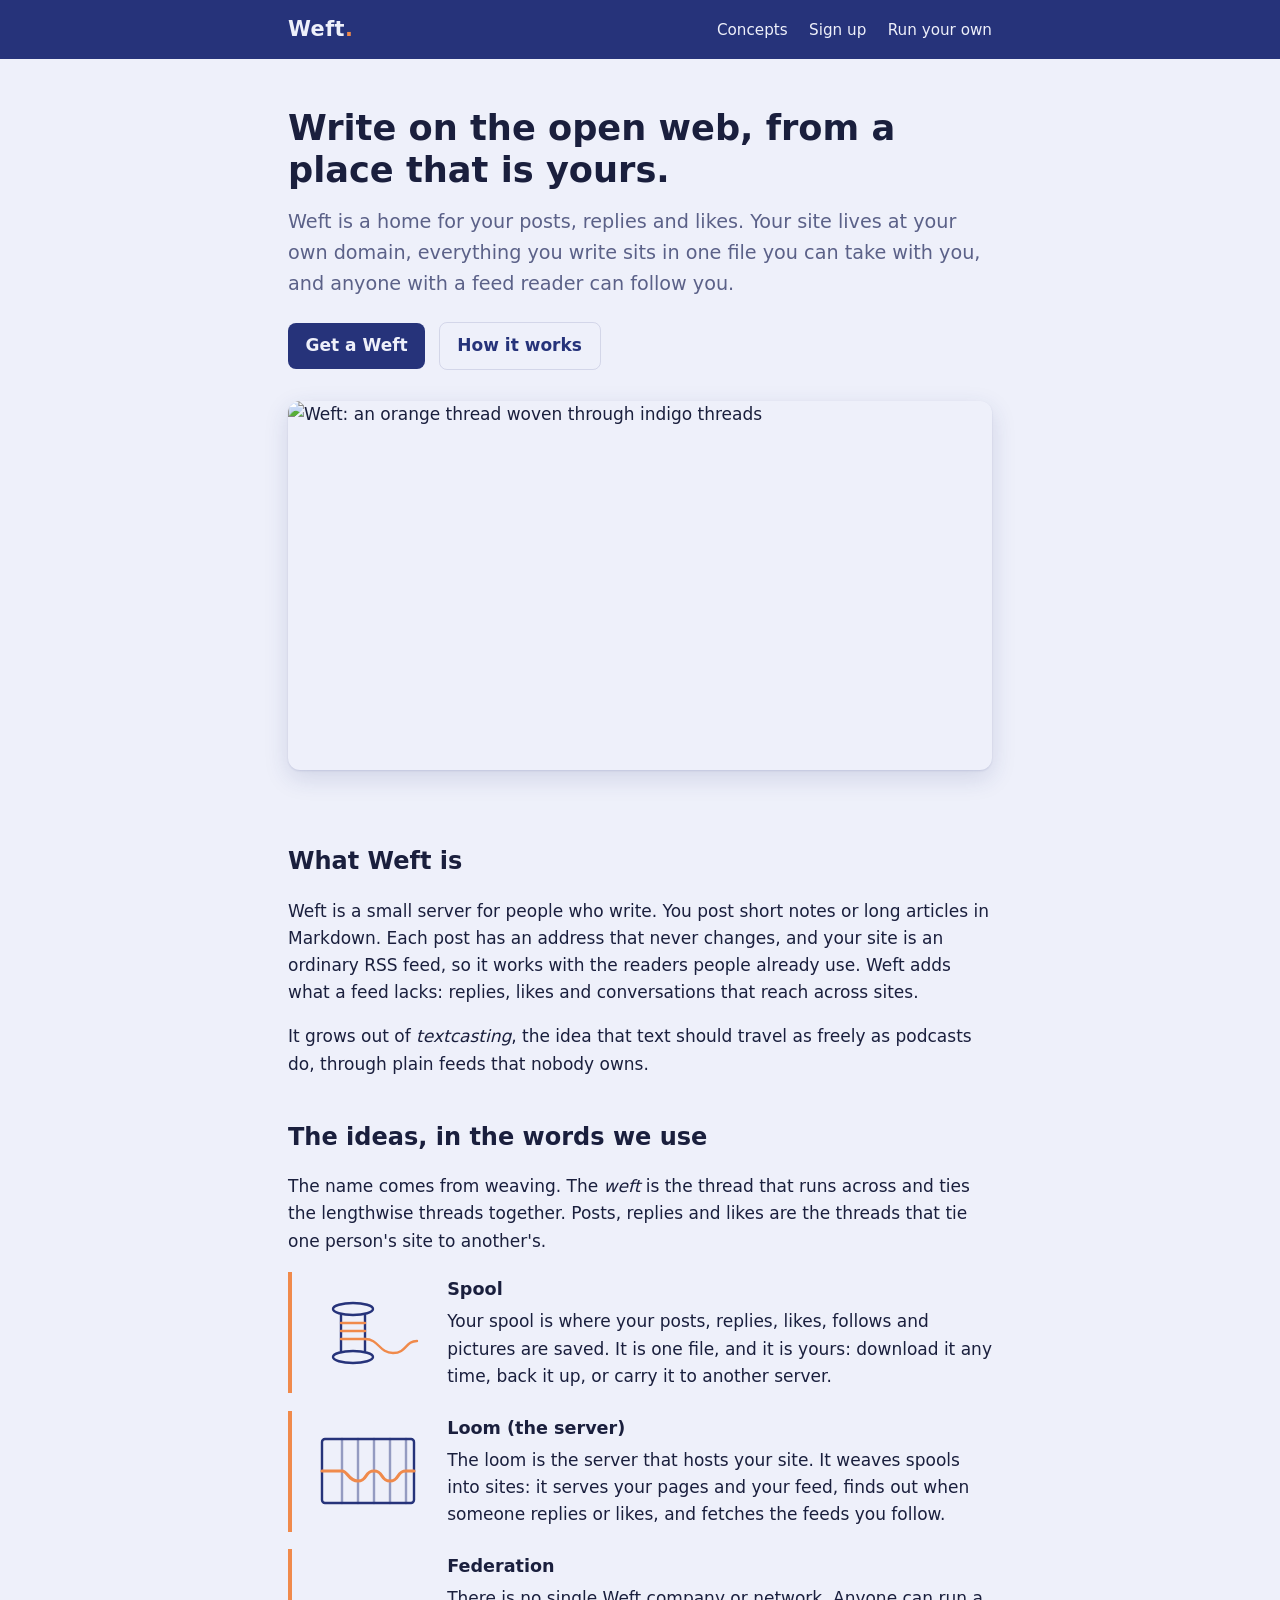
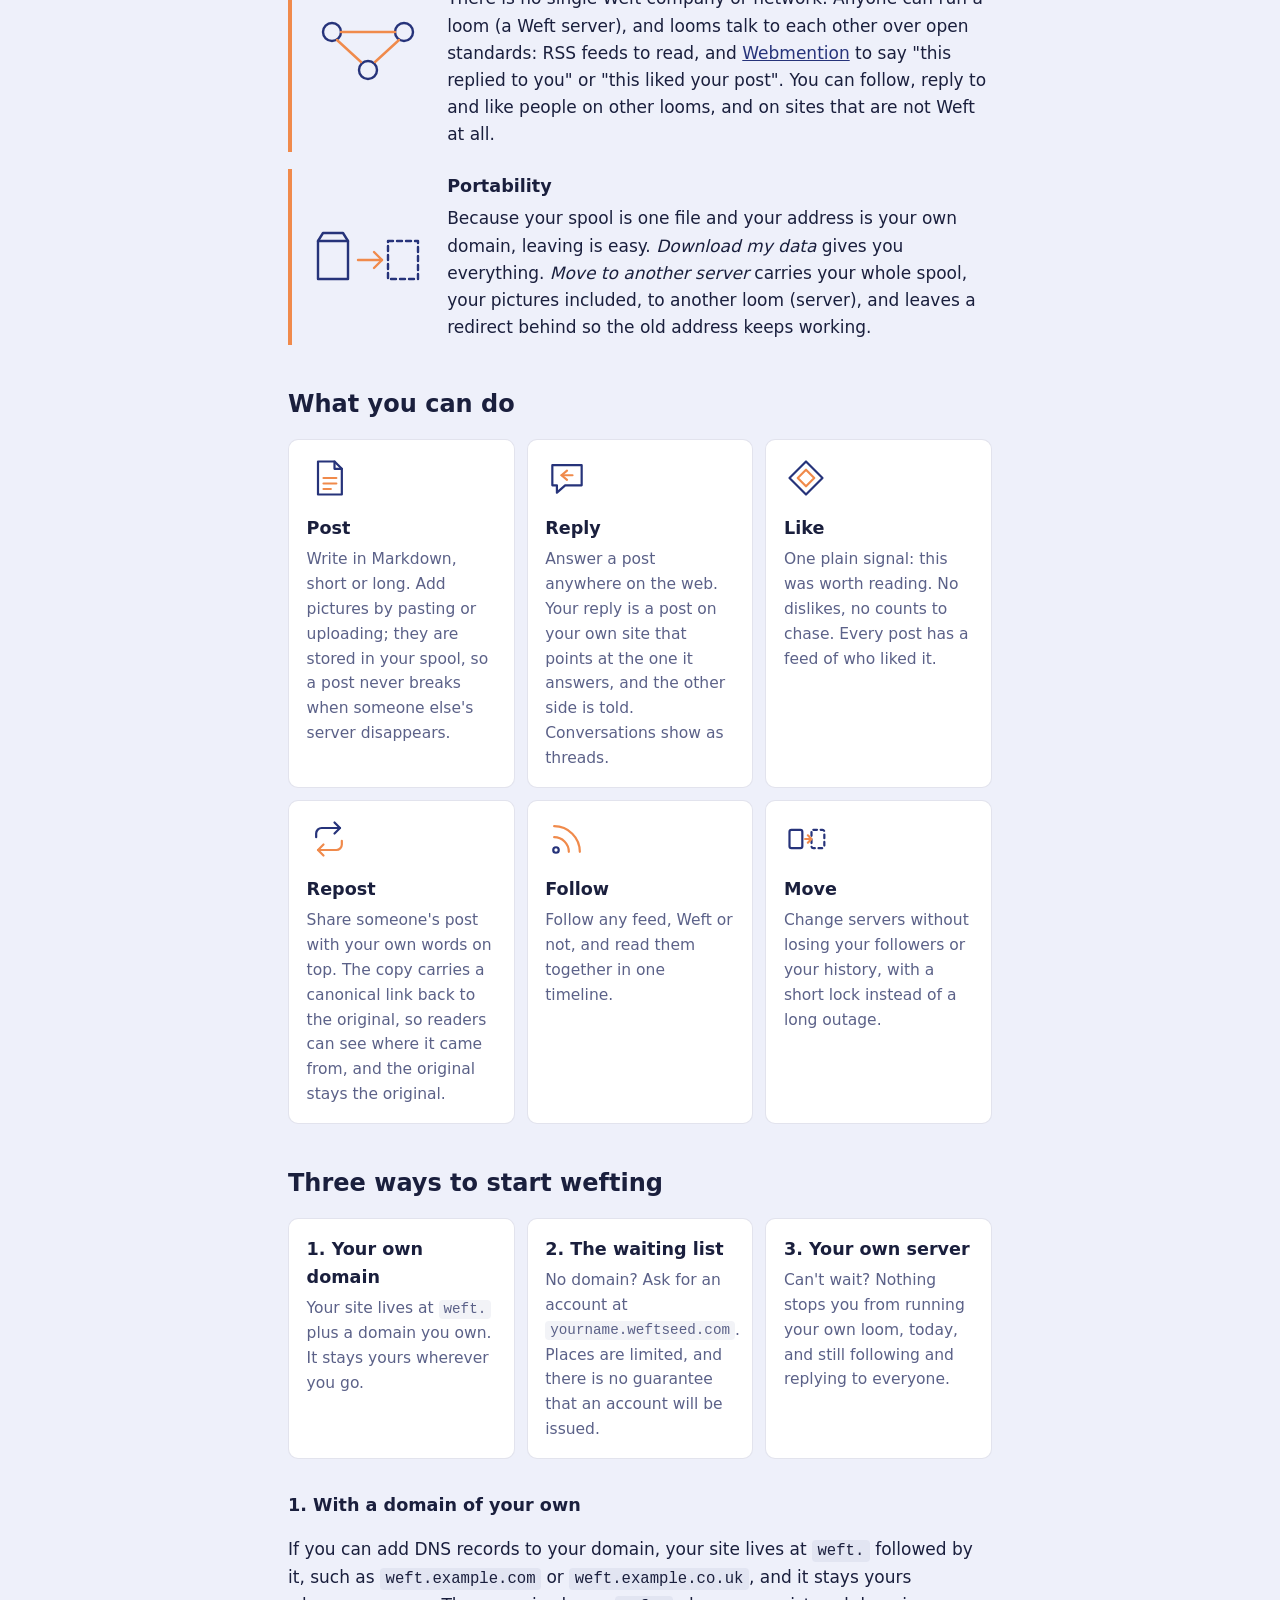
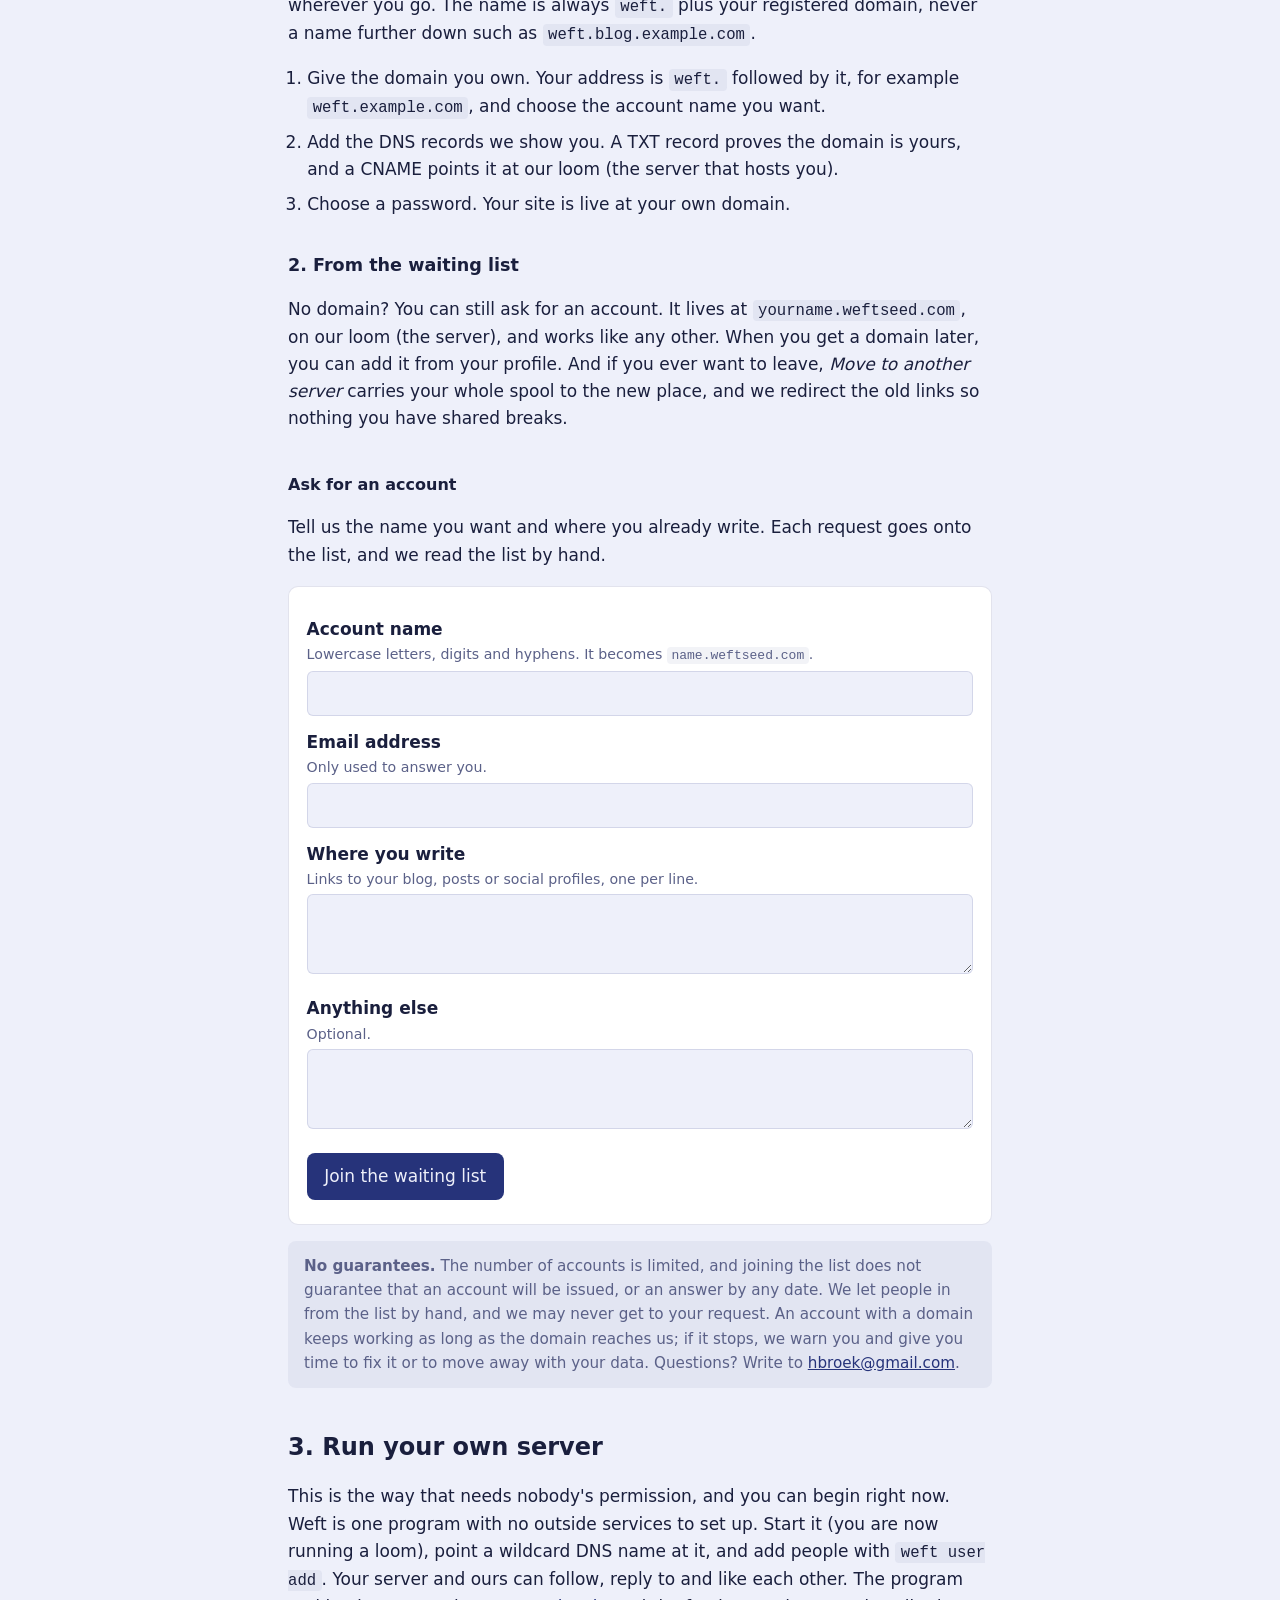
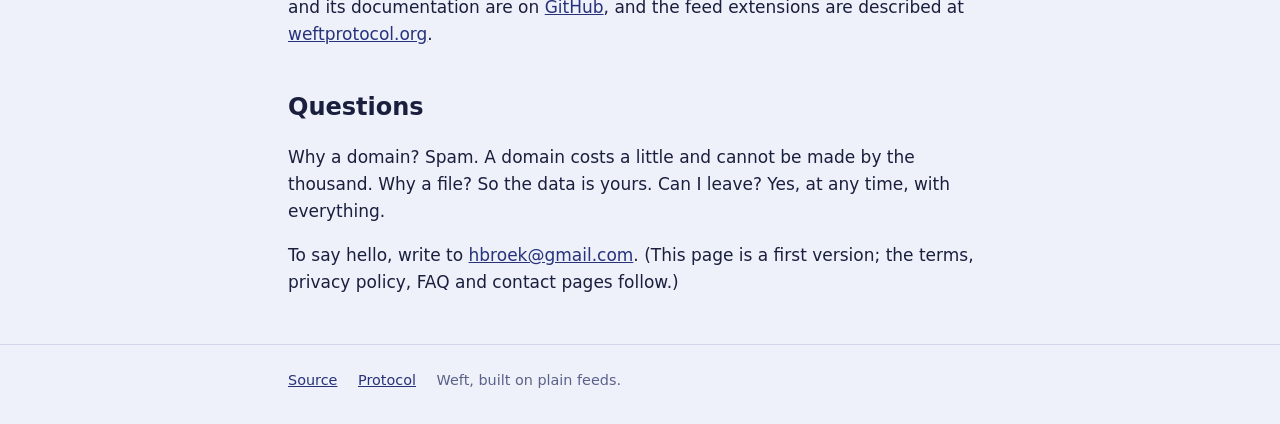
==== site/index.html @ a62f64f4 "Waiting list: reviewed flag, table listing; landing page shows three ways to start - waitlist.review" ====
<!doctype html>
<html lang="en">
<head>
<meta charset="utf-8">
<meta name="viewport" content="width=device-width, initial-scale=1">
<title>Weft: write on the open web, from a place that is yours</title>
<meta name="description" content="Weft is a place to write on the open web. Your posts, replies and likes live in one file you own, and your site is your own domain.">
<link rel="canonical" href="https://www.weftseed.com/">
<link rel="icon" type="image/svg+xml" href="/favicon.svg">
<meta name="robots" content="index, follow, max-image-preview:large">
<meta name="theme-color" content="#26337a">
<meta property="og:type" content="website">
<meta property="og:site_name" content="Weft">
<meta property="og:title" content="Weft: write on the open web, from a place that is yours">
<meta property="og:description" content="Your posts, replies and likes live in one file you own. Your site is your own domain, and anyone with a feed reader can follow you.">
<meta property="og:url" content="https://www.weftseed.com/">
<meta property="og:image" content="https://www.weftseed.com/og.png">
<meta property="og:image:width" content="1200">
<meta property="og:image:height" content="630">
<meta property="og:image:alt" content="Weft: an orange thread woven through indigo threads">
<meta name="twitter:card" content="summary_large_image">
<meta name="twitter:title" content="Weft: write on the open web, from a place that is yours">
<meta name="twitter:description" content="Your posts, replies and likes live in one file you own. Your site is your own domain.">
<meta name="twitter:image" content="https://www.weftseed.com/og.png">
<script type="application/ld+json">
{"@context":"https://schema.org","@graph":[
{"@type":"WebSite","@id":"https://www.weftseed.com/#site","url":"https://www.weftseed.com/","name":"Weft","description":"Weft is a place to write on the open web. Your posts, replies and likes live in one file you own, and your site is your own domain."},
{"@type":"SoftwareApplication","name":"Weft","applicationCategory":"CommunicationApplication","operatingSystem":"Linux, macOS, Windows","description":"A single-program server for writing, replying, liking and reposting over plain RSS feeds and Webmention, with portable accounts.","url":"https://www.weftseed.com/","codeRepository":"https://github.com/hbroek/weft"}
]}
</script>
<style>
:root {
  --bg: #eef0fa; --card: #fff; --text: #1a1f3d; --muted: #5b6188; --border: #26337a22;
  --link: #26337a; --accent: #f08a4b; --btn-bg: #26337a; --btn-text: #eef0fa; --soft: #26337a0f;
  --header: #26337a; --header-text: #eef0fa;
  color-scheme: light;
}
@media (prefers-color-scheme: dark) {
  :root {
    --bg: #11142b; --card: #1b2150; --text: #eef0fa; --muted: #a4abd8; --border: #eef0fa1f;
    --link: #f08a4b; --btn-bg: #f08a4b; --btn-text: #11142b; --soft: #eef0fa14;
    color-scheme: dark;
  }
}
* { box-sizing: border-box; }
body { margin: 0; background: var(--bg); color: var(--text); font: 17px/1.6 system-ui, sans-serif; }
a { color: var(--link); }
.wrap { max-width: 46rem; margin: 0 auto; padding: 0 16px; }
header { background: var(--header); color: var(--header-text); }
header .wrap { display: flex; align-items: center; justify-content: space-between; padding-top: .8rem; padding-bottom: .8rem; gap: 1rem; flex-wrap: wrap; }
header a { color: var(--header-text); text-decoration: none; }
.brand { font-weight: 700; font-size: 1.3rem; letter-spacing: .02em; }
.brand b { color: var(--accent); }
nav a { margin-left: 1rem; font-size: .95rem; }
.hero { padding: 3rem 0 2rem; }
h1 { font-size: 2.2rem; line-height: 1.2; margin: 0 0 1rem; }
h2 { font-size: 1.5rem; margin: 2.5rem 0 .6rem; }
h3 { font-size: 1.1rem; margin: 0 0 .3rem; }
h4 { font-size: 1rem; margin: 1.4rem 0 .2rem; }
#signup > h3 { margin-top: 2rem; }
.lead { font-size: 1.2rem; color: var(--muted); margin: 0 0 1.4rem; }
.btn { display: inline-block; background: var(--btn-bg); color: var(--btn-text); padding: .6rem 1.1rem; border-radius: 8px; text-decoration: none; font-weight: 600; margin: 0 .5rem .5rem 0; }
.btn.alt { background: transparent; color: var(--link); border: 1px solid var(--border); }
.grid { display: grid; grid-template-columns: repeat(auto-fit, minmax(14rem, 1fr)); gap: 12px; margin: 1rem 0; }
.card { background: var(--card); border: 1px solid var(--border); border-radius: 10px; padding: 1rem 1.1rem; }
.card p { margin: 0; color: var(--muted); font-size: .97rem; }
.term { border-left: 4px solid var(--accent); padding: .2rem 0 .2rem 1rem; margin: 1.1rem 0; }
.term p { margin: 0; }
ol.steps { padding-left: 1.2rem; }
ol.steps li { margin: .5rem 0; }
.icon { width: 44px; height: 44px; color: var(--link); margin-bottom: .4rem; }
.icon .t, .pic .t { stroke: var(--accent); }
.term { display: flex; gap: 1.2rem; align-items: center; }
.pic { flex: 0 0 120px; width: 120px; height: 80px; color: var(--link); }
@media (max-width: 480px) { .term { flex-direction: column; align-items: flex-start; } }
.herocard { display: block; width: 100%; height: auto; border-radius: 12px; margin-top: 1.4rem; box-shadow: 0 1px 2px #26337a1f, 0 8px 24px #26337a26; }
.counter { display: flex; flex-wrap: wrap; gap: .5rem 1.5rem; margin: 1rem 0; font-size: .95rem; color: var(--muted); }
.counter b { color: var(--text); font-size: 1.4rem; }
.counter span[hidden] { display: none; }
form.wait { background: var(--card); border: 1px solid var(--border); border-radius: 10px; padding: 1rem 1.1rem; margin: 1rem 0; }
form.wait label { display: block; font-weight: 600; margin-top: .8rem; }
form.wait small { display: block; font-weight: 400; color: var(--muted); }
form.wait input[type=text], form.wait input[type=email], form.wait textarea { width: 100%; font: inherit; padding: .5rem .6rem; margin-top: .25rem; border: 1px solid var(--border); border-radius: 6px; background: var(--bg); color: var(--text); }
form.wait textarea { min-height: 5rem; }
form.wait button { margin-top: 1rem; border: 0; cursor: pointer; font: inherit; }
.hp { position: absolute; left: -9999px; width: 1px; height: 1px; overflow: hidden; }
code { background: var(--soft); padding: .1em .35em; border-radius: 4px; font-size: .92em; }
.note { background: var(--soft); border-radius: 8px; padding: .8rem 1rem; font-size: .95rem; color: var(--muted); }
footer { margin-top: 3rem; padding: 1.5rem 0 2.5rem; border-top: 1px solid var(--border); color: var(--muted); font-size: .9rem; }
footer a { margin-right: 1rem; }
</style>
</head>
<body>
<header>
  <div class="wrap">
    <a class="brand" href="/">Weft<b>.</b></a>
    <nav>
      <a href="#concepts">Concepts</a>
      <a href="#signup">Sign up</a>
      <a href="#run">Run your own</a>
    </nav>
  </div>
</header>

<main class="wrap">
  <section class="hero">
    <h1>Write on the open web, from a place that is yours.</h1>
    <p class="lead">Weft is a home for your posts, replies and likes. Your site lives at your own domain, everything you write sits in one file you can take with you, and anyone with a feed reader can follow you.</p>
    <a class="btn" href="#signup">Get a Weft</a>
    <a class="btn alt" href="#concepts">How it works</a>
    <img class="herocard" src="/og.svg" width="1200" height="630" alt="Weft: an orange thread woven through indigo threads">
  </section>

  <section id="what">
    <h2>What Weft is</h2>
    <p>Weft is a small server for people who write. You post short notes or long articles in Markdown. Each post has an address that never changes, and your site is an ordinary RSS feed, so it works with the readers people already use. Weft adds what a feed lacks: replies, likes and conversations that reach across sites.</p>
    <p>It grows out of <em>textcasting</em>, the idea that text should travel as freely as podcasts do, through plain feeds that nobody owns.</p>
  </section>

  <section id="concepts">
    <h2>The ideas, in the words we use</h2>
    <p>The name comes from weaving. The <em>weft</em> is the thread that runs across and ties the lengthwise threads together. Posts, replies and likes are the threads that tie one person's site to another's.</p>

    <div class="term">
      <svg class="pic" viewBox="0 0 120 80" fill="none" stroke="currentColor" stroke-width="2.4" stroke-linecap="round" stroke-linejoin="round" aria-hidden="true"><ellipse cx="45" cy="16" rx="20" ry="6"/><ellipse cx="45" cy="64" rx="20" ry="6"/><path d="M33 22v36M57 22v36"/><path d="M33 30h24M33 38h24M33 46h24" class="t"/><path d="M57 46c14 0 14 14 28 14s12-12 24-12" class="t"/></svg>
      <div><h3>Spool</h3>
      <p>Your spool is where your posts, replies, likes, follows and pictures are saved. It is one file, and it is yours: download it any time, back it up, or carry it to another server.</p>
    </div>
    </div>
    <div class="term">
      <svg class="pic" viewBox="0 0 120 80" fill="none" stroke="currentColor" stroke-width="2.4" stroke-linecap="round" stroke-linejoin="round" aria-hidden="true"><rect x="14" y="8" width="92" height="64" rx="3"/><path d="M34 8v64M50 8v64M66 8v64M82 8v64M98 8v64" stroke-opacity=".45"/><path d="M14 40h20c6 0 6 10 16 10s6-10 16-10 6 10 16 10 6-10 16-10h8" class="t" stroke-width="3.2"/></svg>
      <div><h3>Loom (the server)</h3>
      <p>The loom is the server that hosts your site. It weaves spools into sites: it serves your pages and your feed, finds out when someone replies or likes, and fetches the feeds you follow.</p>
    </div>
    </div>
    <div class="term">
      <svg class="pic" viewBox="0 0 120 80" fill="none" stroke="currentColor" stroke-width="2.4" stroke-linecap="round" stroke-linejoin="round" aria-hidden="true"><circle cx="24" cy="22" r="9"/><circle cx="96" cy="22" r="9"/><circle cx="60" cy="60" r="9"/><path d="M33 22h54M29 30l24 22M91 30L67 52" class="t"/></svg>
      <div><h3>Federation</h3>
      <p>There is no single Weft company or network. Anyone can run a loom (a Weft server), and looms talk to each other over open standards: RSS feeds to read, and <a href="https://www.w3.org/TR/webmention/">Webmention</a> to say "this replied to you" or "this liked your post". You can follow, reply to and like people on other looms, and on sites that are not Weft at all.</p>
    </div>
    </div>
    <div class="term">
      <svg class="pic" viewBox="0 0 120 80" fill="none" stroke="currentColor" stroke-width="2.4" stroke-linecap="round" stroke-linejoin="round" aria-hidden="true"><path d="M10 24h30v38H10z"/><path d="M10 24l5-8h20l5 8"/><path d="M50 43h24" class="t"/><path d="M66 35l8 8-8 8" class="t"/><path d="M80 24h30v38H80z" stroke-dasharray="5 4"/></svg>
      <div><h3>Portability</h3>
      <p>Because your spool is one file and your address is your own domain, leaving is easy. <em>Download my data</em> gives you everything. <em>Move to another server</em> carries your whole spool, your pictures included, to another loom (server), and leaves a redirect behind so the old address keeps working.</p>
    </div>
    </div>

    <h2>What you can do</h2>
    <div class="grid">
      <div class="card"><svg class="icon" viewBox="0 0 48 48" fill="none" stroke="currentColor" stroke-width="2.4" stroke-linecap="round" stroke-linejoin="round" aria-hidden="true"><path d="M12 6h18l8 8v28H12z"/><path d="M30 6v8h8"/><path d="M18 24h14M18 30h14M18 36h8" class="t"/></svg><h3>Post</h3><p>Write in Markdown, short or long. Add pictures by pasting or uploading; they are stored in your spool, so a post never breaks when someone else's server disappears.</p></div>
      <div class="card"><svg class="icon" viewBox="0 0 48 48" fill="none" stroke="currentColor" stroke-width="2.4" stroke-linecap="round" stroke-linejoin="round" aria-hidden="true"><path d="M8 10h32v22H22l-9 8v-8H8z"/><path d="M18 21h12" class="t"/><path d="M24 16l-6 5 6 5" class="t"/></svg><h3>Reply</h3><p>Answer a post anywhere on the web. Your reply is a post on your own site that points at the one it answers, and the other side is told. Conversations show as threads.</p></div>
      <div class="card"><svg class="icon" viewBox="0 0 48 48" fill="none" stroke="currentColor" stroke-width="2.4" stroke-linecap="round" stroke-linejoin="round" aria-hidden="true"><path d="M24 6 42 24 24 42 6 24z"/><path d="M24 15 33 24 24 33 15 24z" class="t"/></svg><h3>Like</h3><p>One plain signal: this was worth reading. No dislikes, no counts to chase. Every post has a feed of who liked it.</p></div>
      <div class="card"><svg class="icon" viewBox="0 0 48 48" fill="none" stroke="currentColor" stroke-width="2.4" stroke-linecap="round" stroke-linejoin="round" aria-hidden="true"><path d="M10 22v-4a6 6 0 0 1 6-6h20"/><path d="M30 6l6 6-6 6"/><path d="M38 26v4a6 6 0 0 1-6 6H12" class="t"/><path d="M18 42l-6-6 6-6" class="t"/></svg><h3>Repost</h3><p>Share someone's post with your own words on top. The copy carries a canonical link back to the original, so readers can see where it came from, and the original stays the original.</p></div>
      <div class="card"><svg class="icon" viewBox="0 0 48 48" fill="none" stroke="currentColor" stroke-width="2.4" stroke-linecap="round" stroke-linejoin="round" aria-hidden="true"><circle cx="12" cy="36" r="3"/><path d="M10 22a16 16 0 0 1 16 16M10 10a28 28 0 0 1 28 28" class="t"/></svg><h3>Follow</h3><p>Follow any feed, Weft or not, and read them together in one timeline.</p></div>
      <div class="card"><svg class="icon" viewBox="0 0 48 48" fill="none" stroke="currentColor" stroke-width="2.4" stroke-linecap="round" stroke-linejoin="round" aria-hidden="true"><rect x="6" y="14" width="14" height="20" rx="2"/><rect x="30" y="14" width="14" height="20" rx="2" stroke-dasharray="4 4"/><path d="M23 24h5" class="t"/><path d="M26 20l4 4-4 4" class="t"/></svg><h3>Move</h3><p>Change servers without losing your followers or your history, with a short lock instead of a long outage.</p></div>
    </div>
  </section>

  <section id="signup">
    <h2>Three ways to start wefting</h2>
    <div class="grid">
      <div class="card"><h3>1. Your own domain</h3><p>Your site lives at <code>weft.</code> plus a domain you own. It stays yours wherever you go.</p></div>
      <div class="card"><h3>2. The waiting list</h3><p>No domain? Ask for an account at <code>yourname.weftseed.com</code>. Places are limited, and there is no guarantee that an account will be issued.</p></div>
      <div class="card"><h3>3. Your own server</h3><p>Can't wait? Nothing stops you from running your own loom, today, and still following and replying to everyone.</p></div>
    </div>

    <h3>1. With a domain of your own</h3>
    <p>If you can add DNS records to your domain, your site lives at <code>weft.</code> followed by it, such as <code>weft.example.com</code> or <code>weft.example.co.uk</code>, and it stays yours wherever you go. The name is always <code>weft.</code> plus your registered domain, never a name further down such as <code>weft.blog.example.com</code>.</p>
    <ol class="steps">
      <li>Give the domain you own. Your address is <code>weft.</code> followed by it, for example <code>weft.example.com</code>, and choose the account name you want.</li>
      <li>Add the DNS records we show you. A TXT record proves the domain is yours, and a CNAME points it at our loom (the server that hosts you).</li>
      <li>Choose a password. Your site is live at your own domain.</li>
    </ol>
    <h3>2. From the waiting list</h3>
    <p>No domain? You can still ask for an account. It lives at <code>yourname.weftseed.com</code>, on our loom (the server), and works like any other. When you get a domain later, you can add it from your profile. And if you ever want to leave, <em>Move to another server</em> carries your whole spool to the new place, and we redirect the old links so nothing you have shared breaks.</p>
    <div class="counter" id="counter" aria-live="polite">
      <span id="c-places" hidden><b id="c-left">0</b> places left of <span id="c-cap">0</span></span>
      <span id="c-accounts" hidden><b id="c-n">0</b> accounts</span>
      <span id="c-waiting" hidden><b id="c-w">0</b> waiting</span>
    </div>

    <h4 id="waitlist">Ask for an account</h4>
    <p>Tell us the name you want and where you already write. Each request goes onto the list, and we read the list by hand.</p>
    <form class="wait" action="/waitlist" method="post">
      <label for="f-name">Account name <small>Lowercase letters, digits and hyphens. It becomes <code>name.weftseed.com</code>.</small></label>
      <input id="f-name" name="name" type="text" required maxlength="31" pattern="[a-z0-9][a-z0-9\-]*" autocomplete="username" autocapitalize="none" spellcheck="false">
      <label for="f-contact">Email address <small>Only used to answer you.</small></label>
      <input id="f-contact" name="contact" type="email" required maxlength="254" autocomplete="email">
      <label for="f-links">Where you write <small>Links to your blog, posts or social profiles, one per line.</small></label>
      <textarea id="f-links" name="links" required maxlength="2000"></textarea>
      <label for="f-note">Anything else <small>Optional.</small></label>
      <textarea id="f-note" name="note" maxlength="1000"></textarea>
      <div class="hp" aria-hidden="true"><label>Leave this empty <input type="text" name="website" tabindex="-1" autocomplete="off"></label></div>
      <button class="btn" type="submit">Join the waiting list</button>
    </form>
    <p class="note"><strong>No guarantees.</strong> The number of accounts is limited, and joining the list does not guarantee that an account will be issued, or an answer by any date. We let people in from the list by hand, and we may never get to your request. An account with a domain keeps working as long as the domain reaches us; if it stops, we warn you and give you time to fix it or to move away with your data. Questions? Write to <span class="mail" data-u="hbroek" data-d="gmail.com">the operator (turn on JavaScript to see the address)</span>.</p>
  </section>

  <section id="run">
    <h2>3. Run your own server</h2>
    <p>This is the way that needs nobody's permission, and you can begin right now. Weft is one program with no outside services to set up. Start it (you are now running a loom), point a wildcard DNS name at it, and add people with <code>weft user add</code>. Your server and ours can follow, reply to and like each other. The program and its documentation are on <a href="https://github.com/hbroek/weft">GitHub</a>, and the feed extensions are described at <a href="https://weftprotocol.org">weftprotocol.org</a>.</p>
  </section>

  <section id="contact">
    <h2>Questions</h2>
    <p>Why a domain? Spam. A domain costs a little and cannot be made by the thousand. Why a file? So the data is yours. Can I leave? Yes, at any time, with everything.</p>
    <p>To say hello, write to <span class="mail" data-u="hbroek" data-d="gmail.com">the operator (turn on JavaScript to see the address)</span>. (This page is a first version; the terms, privacy policy, FAQ and contact pages follow.)</p>
  </section>
</main>

<footer>
  <div class="wrap">
    <a href="https://github.com/hbroek/weft">Source</a>
    <a href="https://weftprotocol.org">Protocol</a>
    <span>Weft, built on plain feeds.</span>
  </div>
</footer>
<script>
// The operator's address is put together here, so it is not written out in the page for programs that collect them.
document.querySelectorAll('.mail').forEach(function (e) {
  var a = e.dataset.u + '@' + e.dataset.d;
  var l = document.createElement('a');
  l.href = 'mailto:' + a; l.textContent = a;
  e.replaceChildren(l);
});
// The counter: places and people waiting, from the server. Without it the page just shows no numbers.
fetch('/status.json').then(function (r) { return r.ok ? r.json() : null; }).then(function (s) {
  if (!s) return;
  var show = function (id, on) { document.getElementById(id).hidden = !on; };
  if (s.cap) {
    document.getElementById('c-left').textContent = Math.max(0, s.cap - s.accounts);
    document.getElementById('c-cap').textContent = s.cap;
    show('c-places', true);
  } else {
    document.getElementById('c-n').textContent = s.accounts;
    show('c-accounts', true);
  }
  document.getElementById('c-w').textContent = s.waiting;
  show('c-waiting', true);
}).catch(function () {});
</script>
</body>
</html>
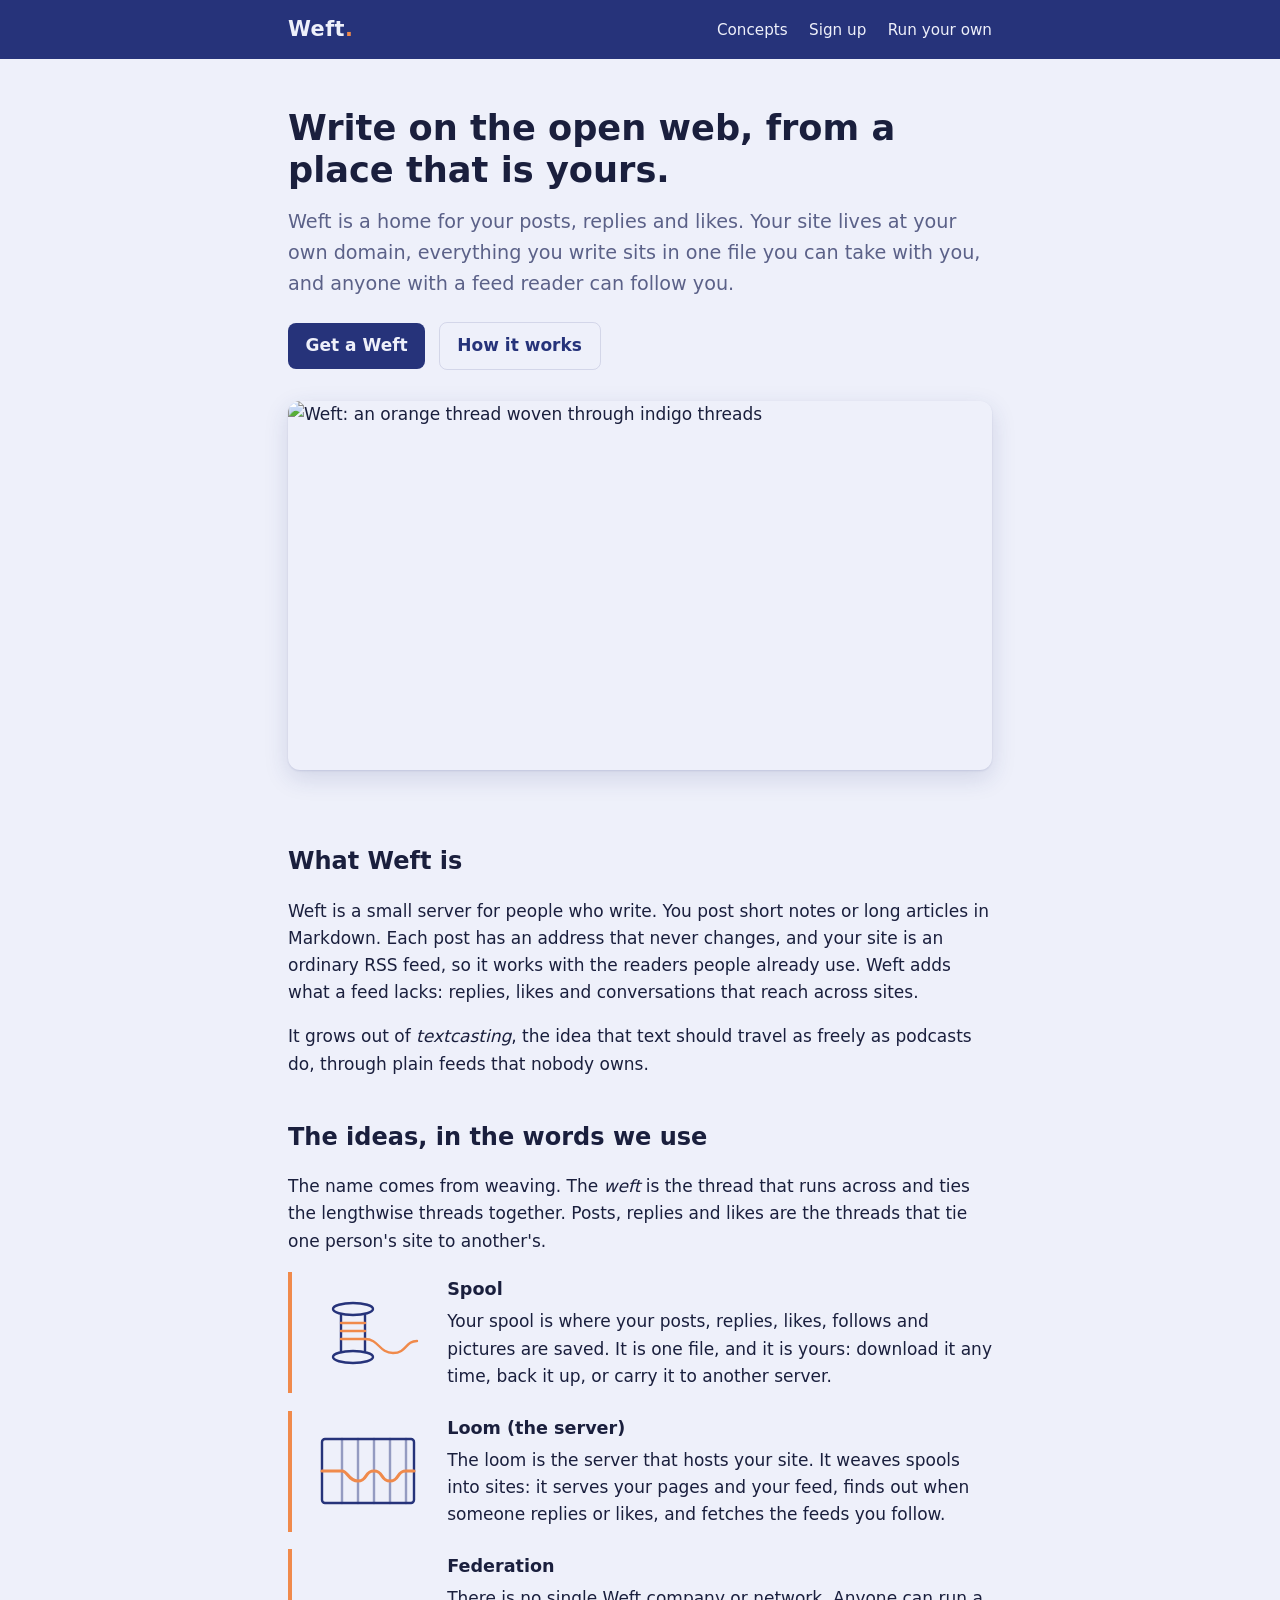
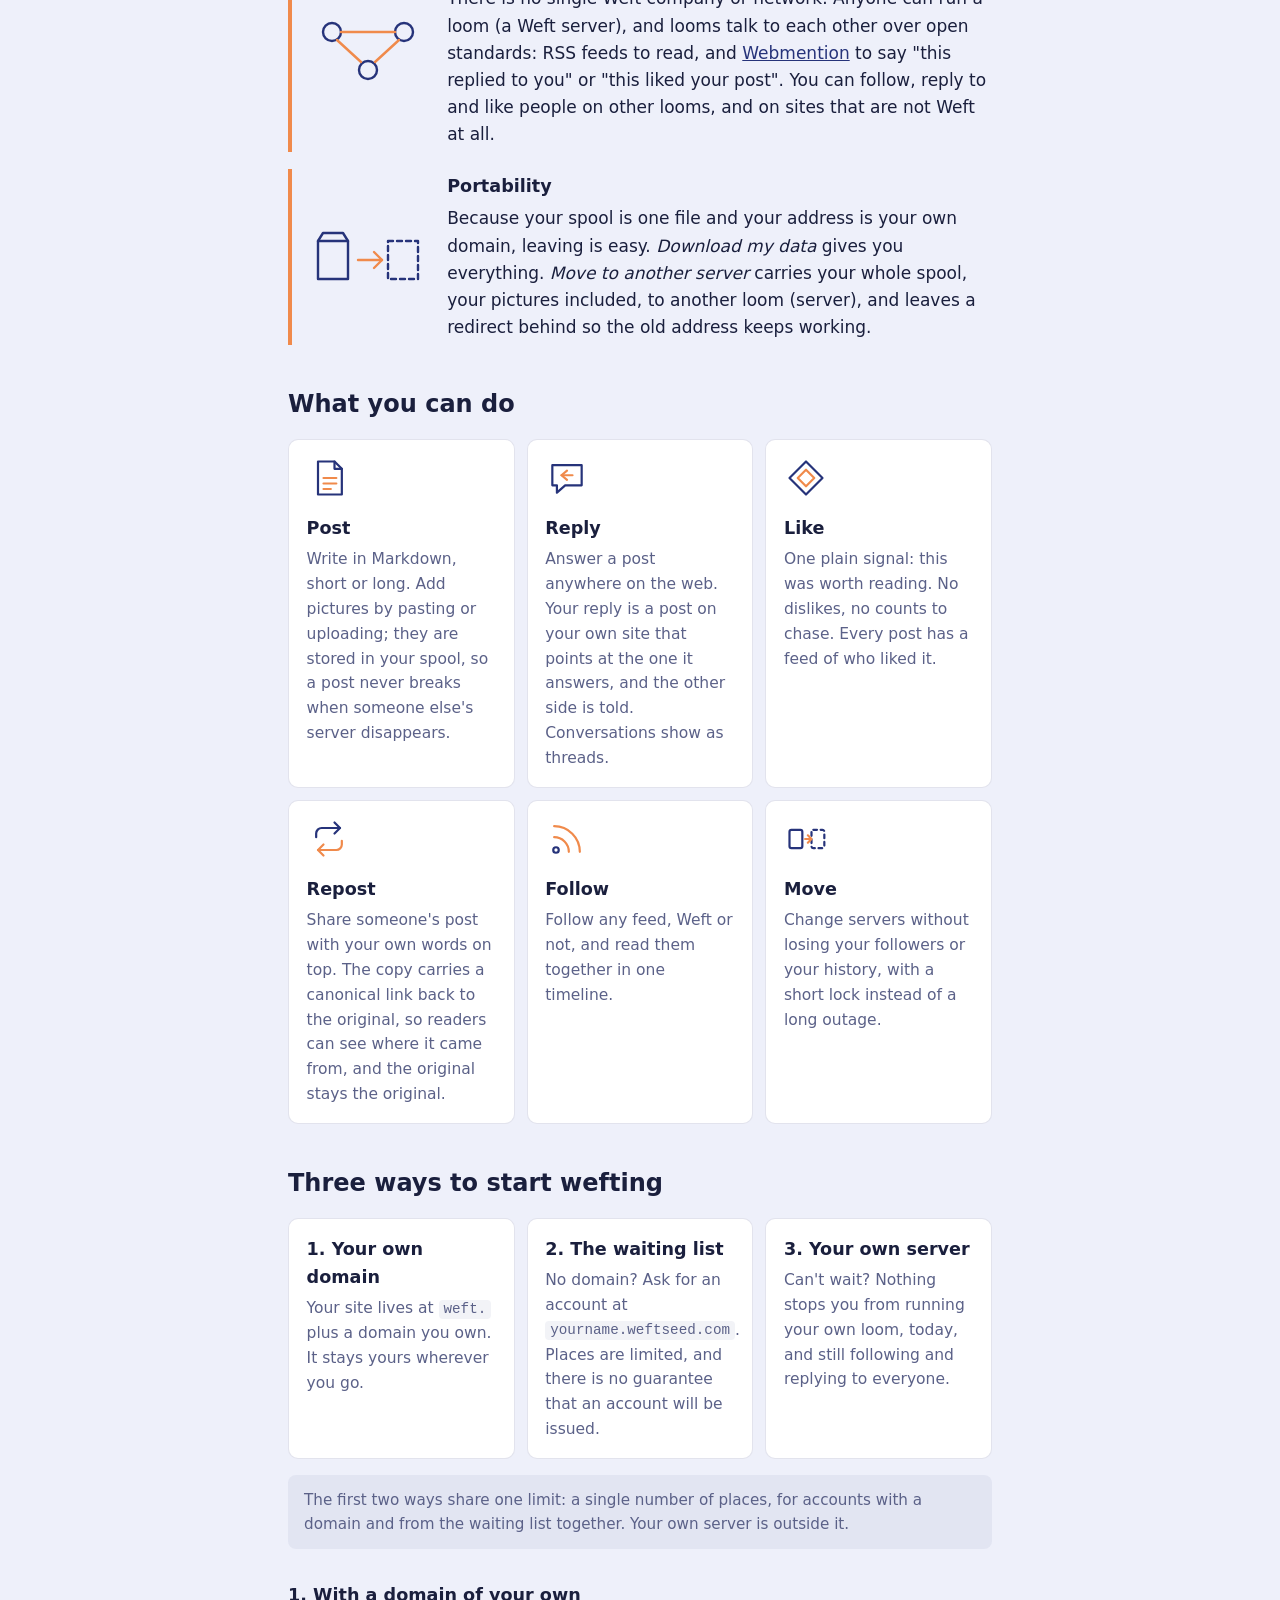
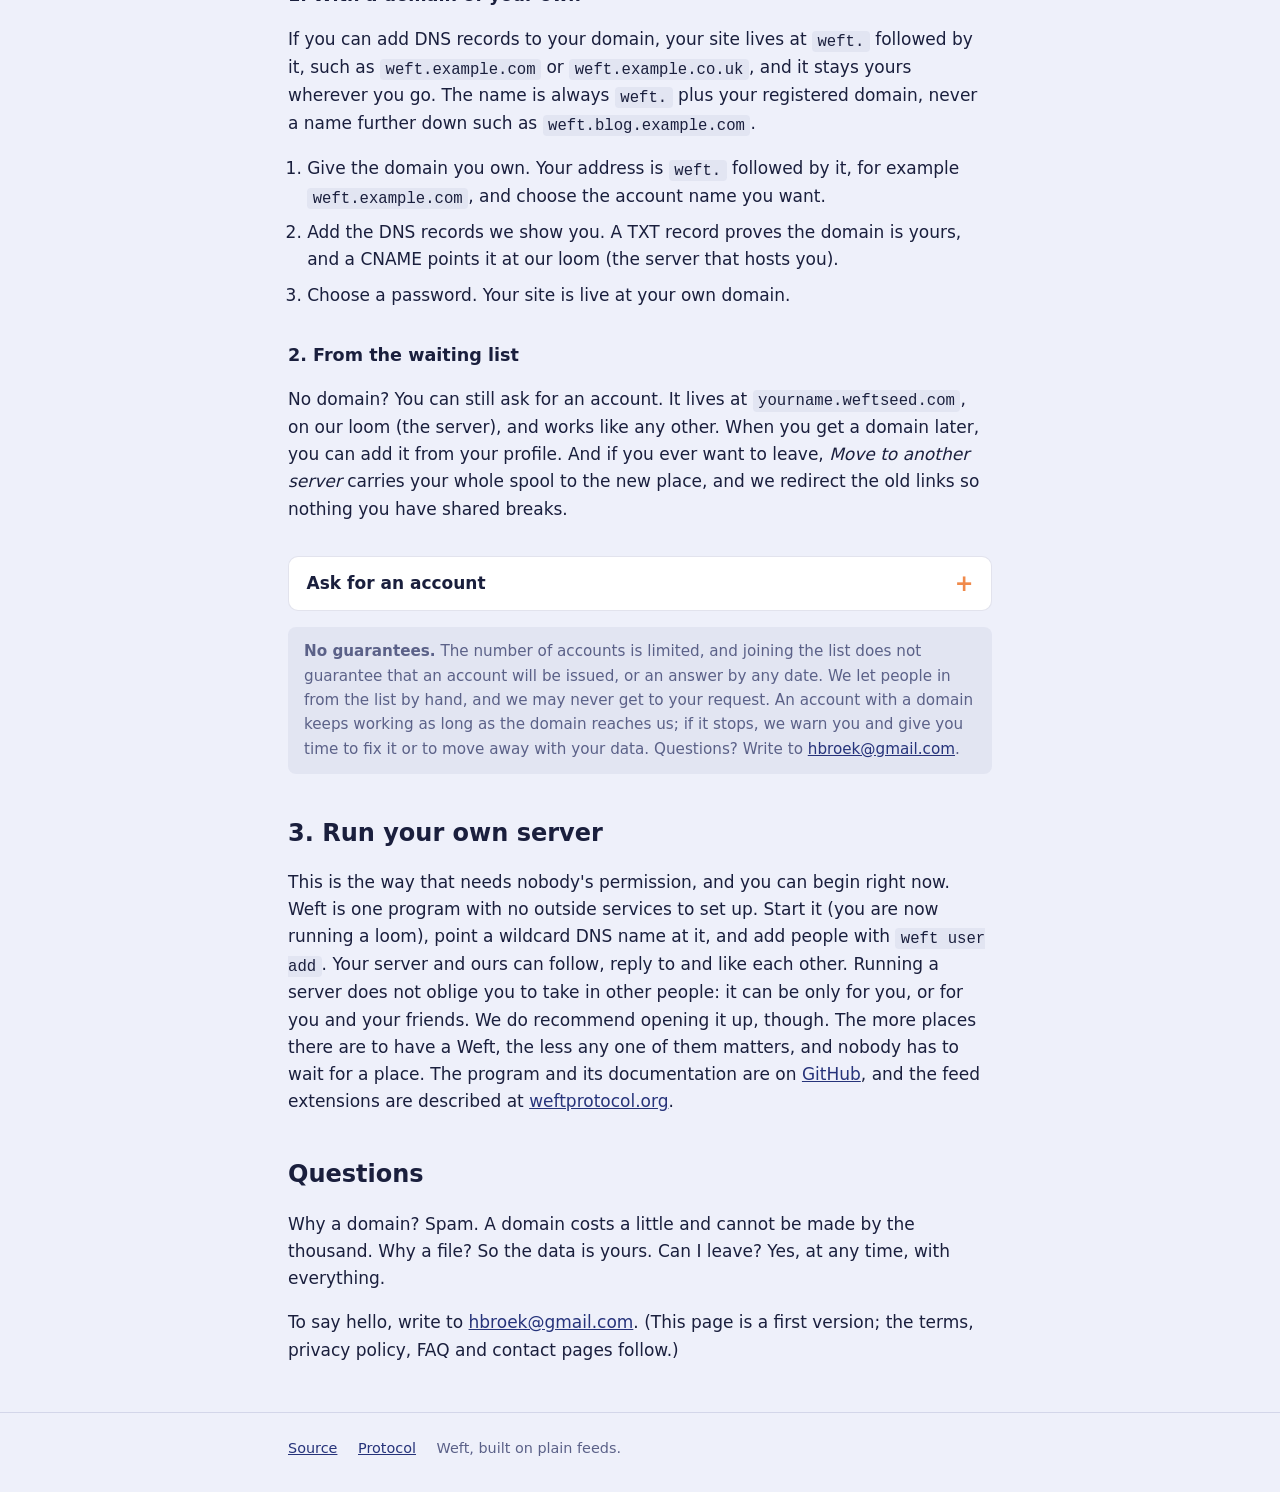
==== commit f3417470: "Landing page: waiting list as a pulldown, shared cap, run-your-own wording; plan: sign-ups off unles" ====
--- a/site/index.html
+++ b/site/index.html
@@ -84,6 +84,13 @@
 form.wait textarea { min-height: 5rem; }
 form.wait button { margin-top: 1rem; border: 0; cursor: pointer; font: inherit; }
 .hp { position: absolute; left: -9999px; width: 1px; height: 1px; overflow: hidden; }
+details.ask { margin: 1rem 0; border: 1px solid var(--border); border-radius: 10px; background: var(--card); }
+details.ask > summary { cursor: pointer; padding: .8rem 1.1rem; font-weight: 600; list-style: none; display: flex; justify-content: space-between; align-items: center; }
+details.ask > summary::-webkit-details-marker { display: none; }
+details.ask > summary::after { content: "+"; font-size: 1.4rem; line-height: 1; color: var(--accent); }
+details.ask[open] > summary::after { content: "\2212"; }
+details.ask > p, details.ask > form { margin-left: 1.1rem; margin-right: 1.1rem; }
+details.ask > form.wait { border: 0; padding: 0; margin-bottom: 1.1rem; background: none; }
 code { background: var(--soft); padding: .1em .35em; border-radius: 4px; font-size: .92em; }
 .note { background: var(--soft); border-radius: 8px; padding: .8rem 1rem; font-size: .95rem; color: var(--muted); }
 footer { margin-top: 3rem; padding: 1.5rem 0 2.5rem; border-top: 1px solid var(--border); color: var(--muted); font-size: .9rem; }
@@ -165,6 +172,8 @@
       <div class="card"><h3>3. Your own server</h3><p>Can't wait? Nothing stops you from running your own loom, today, and still following and replying to everyone.</p></div>
     </div>
 
+    <p class="note">The first two ways share one limit: a single number of places, for accounts with a domain and from the waiting list together. Your own server is outside it.</p>
+
     <h3>1. With a domain of your own</h3>
     <p>If you can add DNS records to your domain, your site lives at <code>weft.</code> followed by it, such as <code>weft.example.com</code> or <code>weft.example.co.uk</code>, and it stays yours wherever you go. The name is always <code>weft.</code> plus your registered domain, never a name further down such as <code>weft.blog.example.com</code>.</p>
     <ol class="steps">
@@ -180,8 +189,9 @@
       <span id="c-waiting" hidden><b id="c-w">0</b> waiting</span>
     </div>
 
-    <h4 id="waitlist">Ask for an account</h4>
-    <p>Tell us the name you want and where you already write. Each request goes onto the list, and we read the list by hand.</p>
+    <details class="ask" id="waitlist">
+      <summary>Ask for an account</summary>
+      <p>Tell us the name you want and where you already write. Each request goes onto the list, and we read the list by hand.</p>
     <form class="wait" action="/waitlist" method="post">
       <label for="f-name">Account name <small>Lowercase letters, digits and hyphens. It becomes <code>name.weftseed.com</code>.</small></label>
       <input id="f-name" name="name" type="text" required maxlength="31" pattern="[a-z0-9][a-z0-9\-]*" autocomplete="username" autocapitalize="none" spellcheck="false">
@@ -194,12 +204,13 @@
       <div class="hp" aria-hidden="true"><label>Leave this empty <input type="text" name="website" tabindex="-1" autocomplete="off"></label></div>
       <button class="btn" type="submit">Join the waiting list</button>
     </form>
+    </details>
     <p class="note"><strong>No guarantees.</strong> The number of accounts is limited, and joining the list does not guarantee that an account will be issued, or an answer by any date. We let people in from the list by hand, and we may never get to your request. An account with a domain keeps working as long as the domain reaches us; if it stops, we warn you and give you time to fix it or to move away with your data. Questions? Write to <span class="mail" data-u="hbroek" data-d="gmail.com">the operator (turn on JavaScript to see the address)</span>.</p>
   </section>
 
   <section id="run">
     <h2>3. Run your own server</h2>
-    <p>This is the way that needs nobody's permission, and you can begin right now. Weft is one program with no outside services to set up. Start it (you are now running a loom), point a wildcard DNS name at it, and add people with <code>weft user add</code>. Your server and ours can follow, reply to and like each other. The program and its documentation are on <a href="https://github.com/hbroek/weft">GitHub</a>, and the feed extensions are described at <a href="https://weftprotocol.org">weftprotocol.org</a>.</p>
+    <p>This is the way that needs nobody's permission, and you can begin right now. Weft is one program with no outside services to set up. Start it (you are now running a loom), point a wildcard DNS name at it, and add people with <code>weft user add</code>. Your server and ours can follow, reply to and like each other. Running a server does not oblige you to take in other people: it can be only for you, or for you and your friends. We do recommend opening it up, though. The more places there are to have a Weft, the less any one of them matters, and nobody has to wait for a place. The program and its documentation are on <a href="https://github.com/hbroek/weft">GitHub</a>, and the feed extensions are described at <a href="https://weftprotocol.org">weftprotocol.org</a>.</p>
   </section>
 
   <section id="contact">
@@ -217,6 +228,7 @@
   </div>
 </footer>
 <script>
+if (location.hash === '#waitlist') { var d = document.getElementById('waitlist'); if (d) d.open = true; }
 // The operator's address is put together here, so it is not written out in the page for programs that collect them.
 document.querySelectorAll('.mail').forEach(function (e) {
   var a = e.dataset.u + '@' + e.dataset.d;
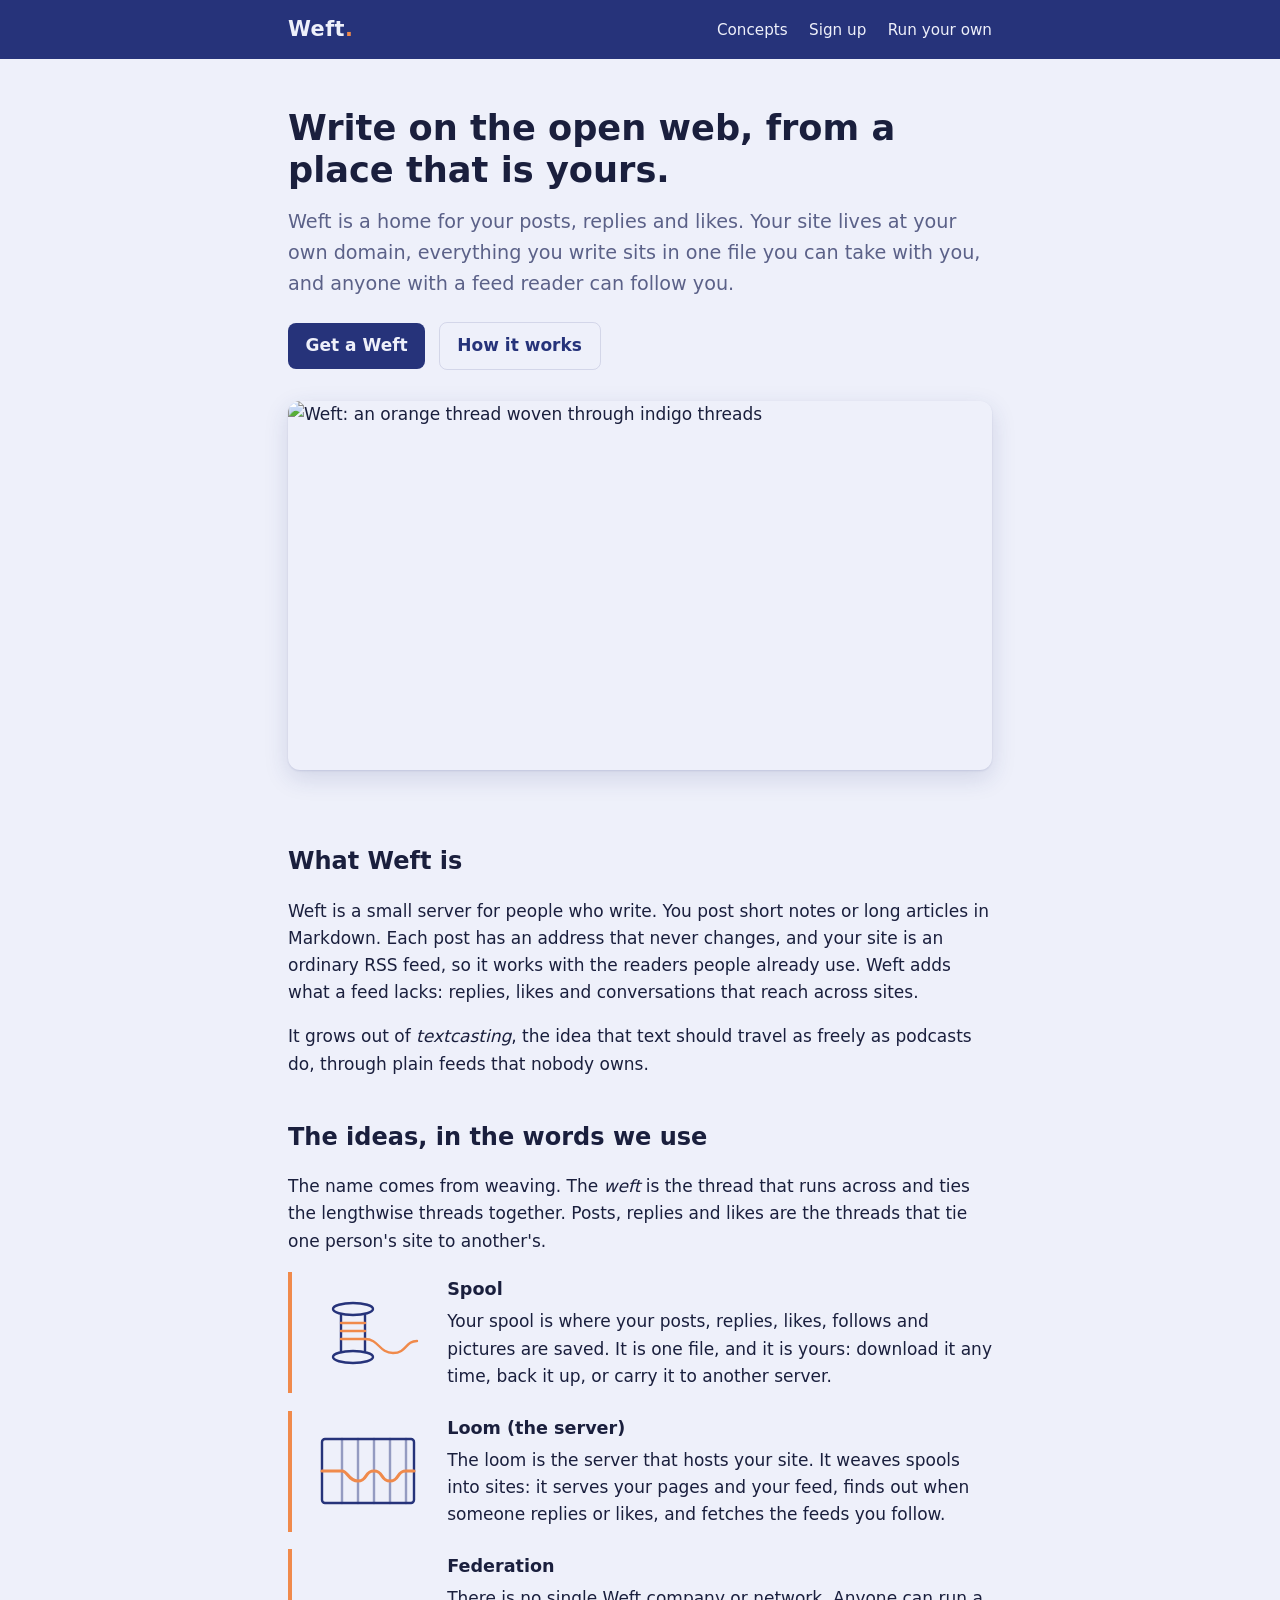
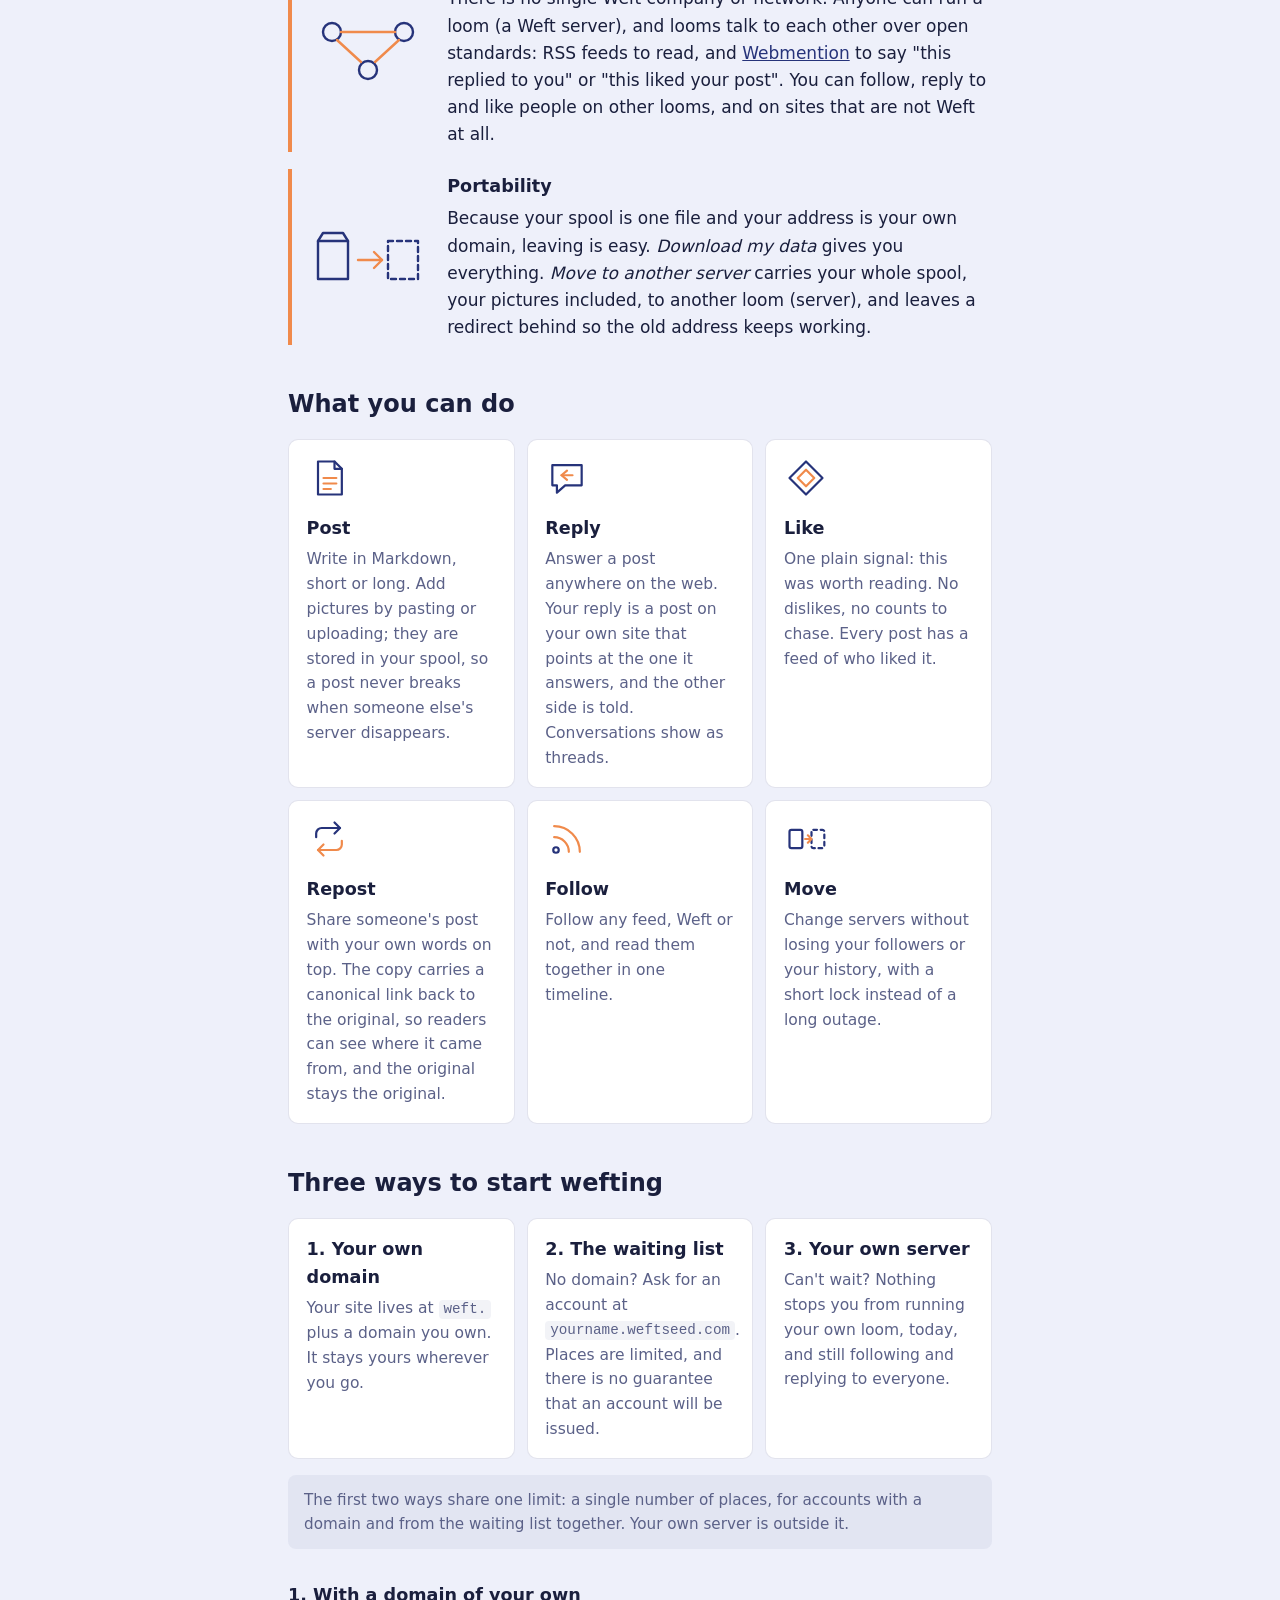
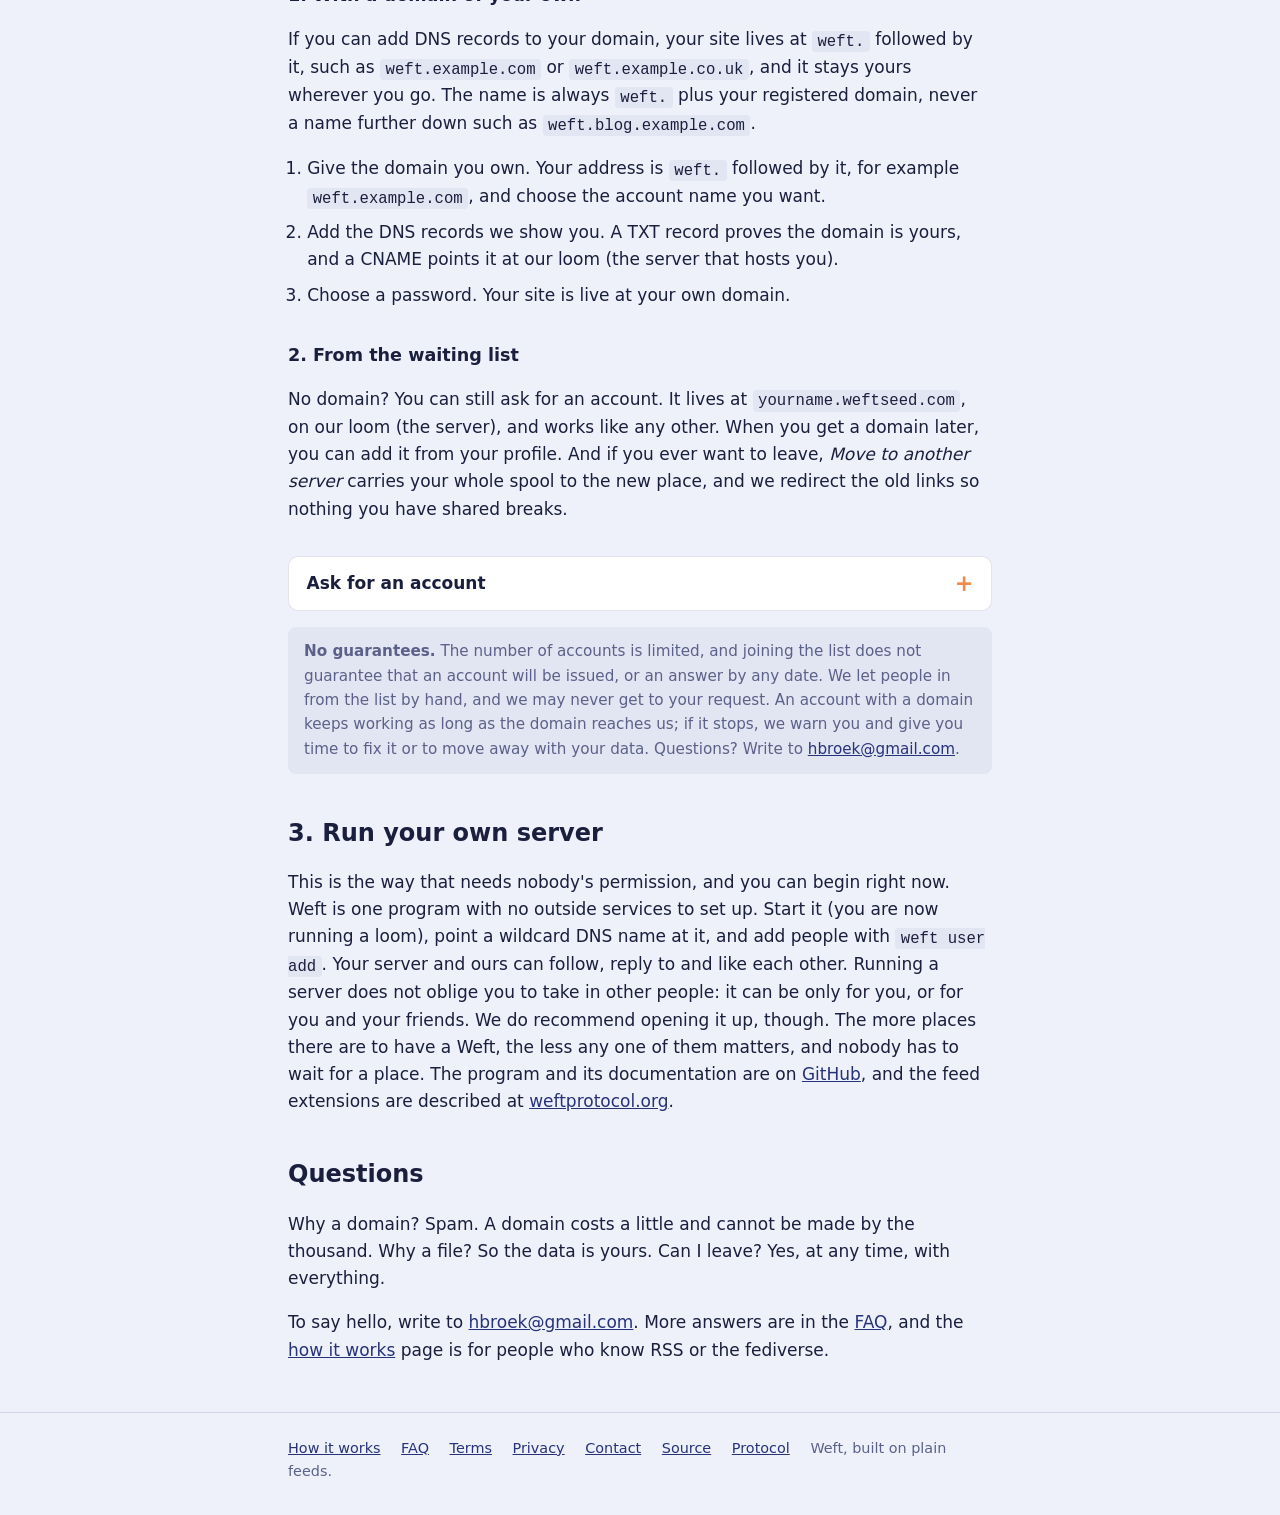
==== commit b7ede78c: "weftseed.com: how it works, FAQ, contact, terms (draft) and privacy (draft) pages; shared page.css; " ====
--- a/site/index.html
+++ b/site/index.html
@@ -181,6 +181,7 @@
       <li>Add the DNS records we show you. A TXT record proves the domain is yours, and a CNAME points it at our loom (the server that hosts you).</li>
       <li>Choose a password. Your site is live at your own domain.</li>
     </ol>
+    <p id="signup-open" hidden><a class="btn" href="/signup">Sign up with your domain</a></p>
     <h3>2. From the waiting list</h3>
     <p>No domain? You can still ask for an account. It lives at <code>yourname.weftseed.com</code>, on our loom (the server), and works like any other. When you get a domain later, you can add it from your profile. And if you ever want to leave, <em>Move to another server</em> carries your whole spool to the new place, and we redirect the old links so nothing you have shared breaks.</p>
     <div class="counter" id="counter" aria-live="polite">
@@ -216,12 +217,17 @@
   <section id="contact">
     <h2>Questions</h2>
     <p>Why a domain? Spam. A domain costs a little and cannot be made by the thousand. Why a file? So the data is yours. Can I leave? Yes, at any time, with everything.</p>
-    <p>To say hello, write to <span class="mail" data-u="hbroek" data-d="gmail.com">the operator (turn on JavaScript to see the address)</span>. (This page is a first version; the terms, privacy policy, FAQ and contact pages follow.)</p>
+    <p>To say hello, write to <span class="mail" data-u="hbroek" data-d="gmail.com">the operator (turn on JavaScript to see the address)</span>. More answers are in the <a href="/faq/">FAQ</a>, and the <a href="/how-it-works/">how it works</a> page is for people who know RSS or the fediverse.</p>
   </section>
 </main>
 
 <footer>
   <div class="wrap">
+    <a href="/how-it-works/">How it works</a>
+    <a href="/faq/">FAQ</a>
+    <a href="/terms/">Terms</a>
+    <a href="/privacy/">Privacy</a>
+    <a href="/contact/">Contact</a>
     <a href="https://github.com/hbroek/weft">Source</a>
     <a href="https://weftprotocol.org">Protocol</a>
     <span>Weft, built on plain feeds.</span>
@@ -239,6 +245,7 @@
 // The counter: places and people waiting, from the server. Without it the page just shows no numbers.
 fetch('/status.json').then(function (r) { return r.ok ? r.json() : null; }).then(function (s) {
   if (!s) return;
+  if (s.signups) document.getElementById('signup-open').hidden = false;
   var show = function (id, on) { document.getElementById(id).hidden = !on; };
   if (s.cap) {
     document.getElementById('c-left').textContent = Math.max(0, s.cap - s.accounts);
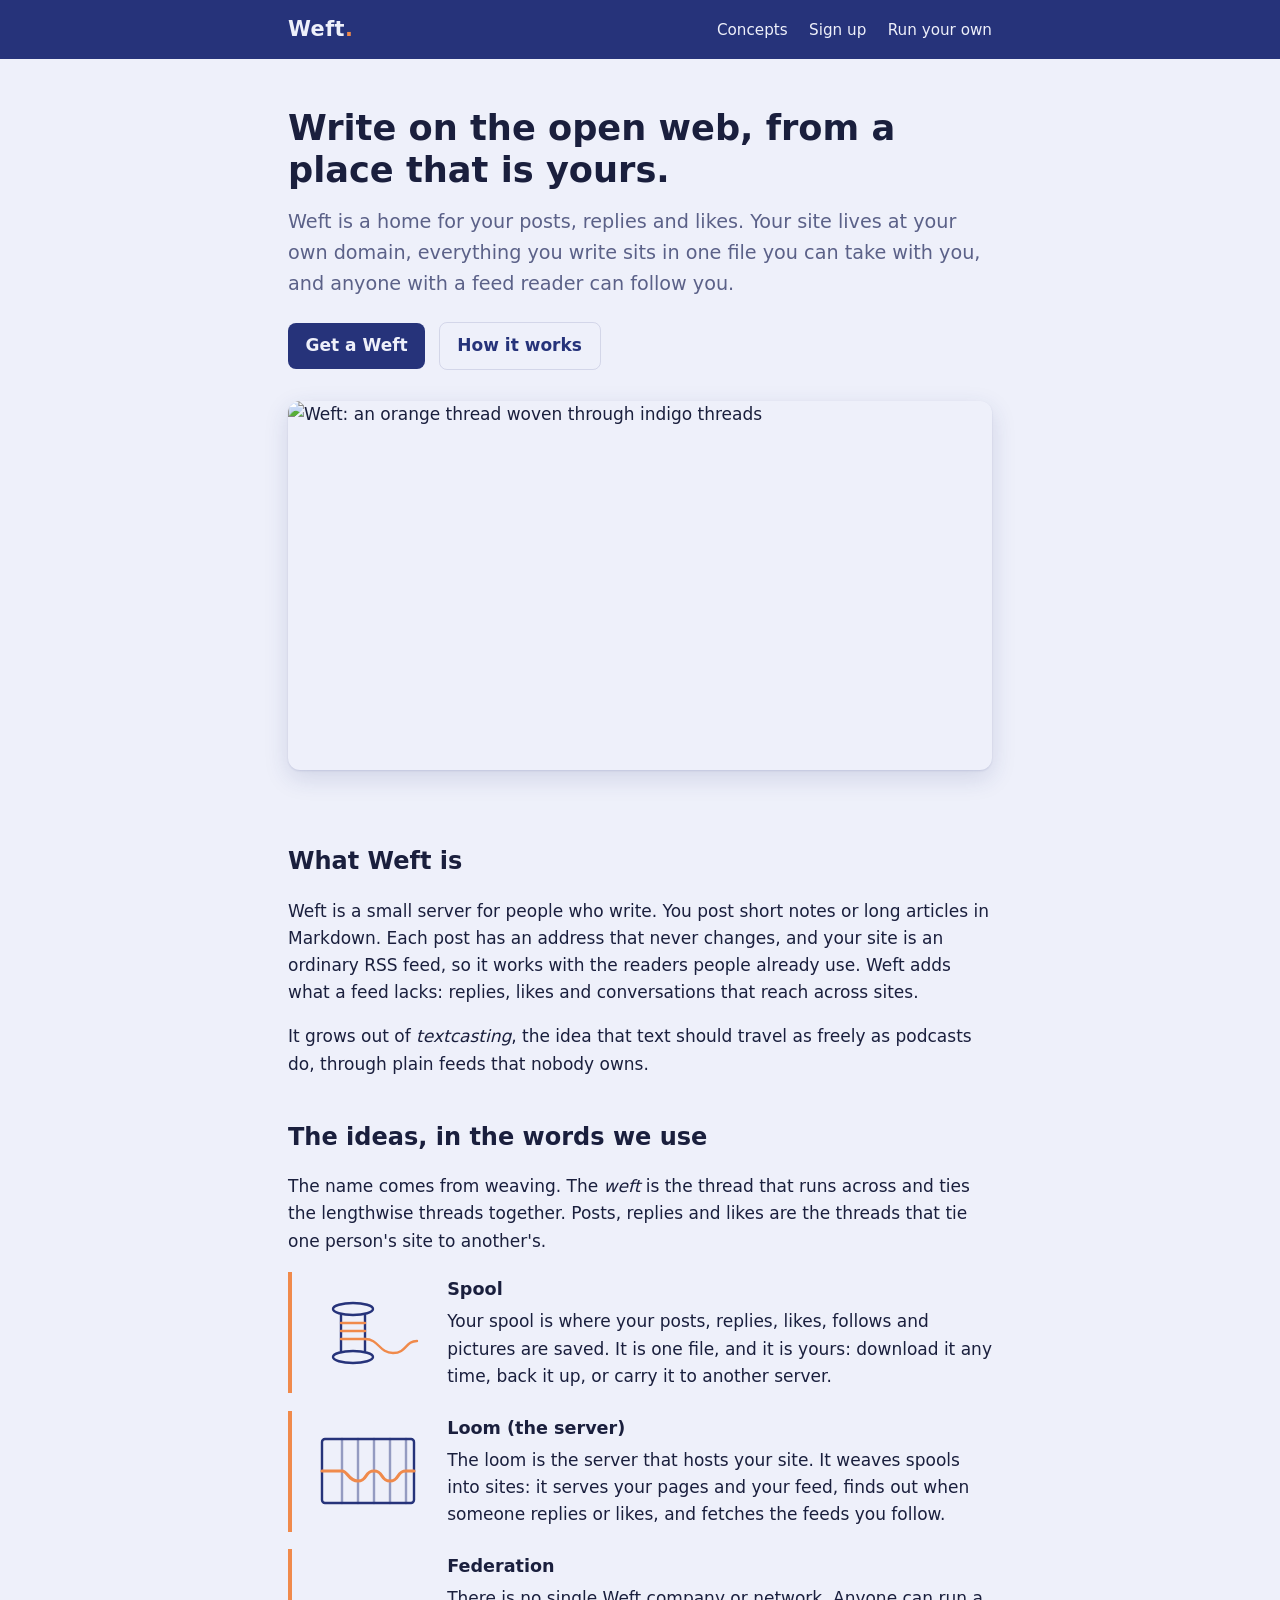
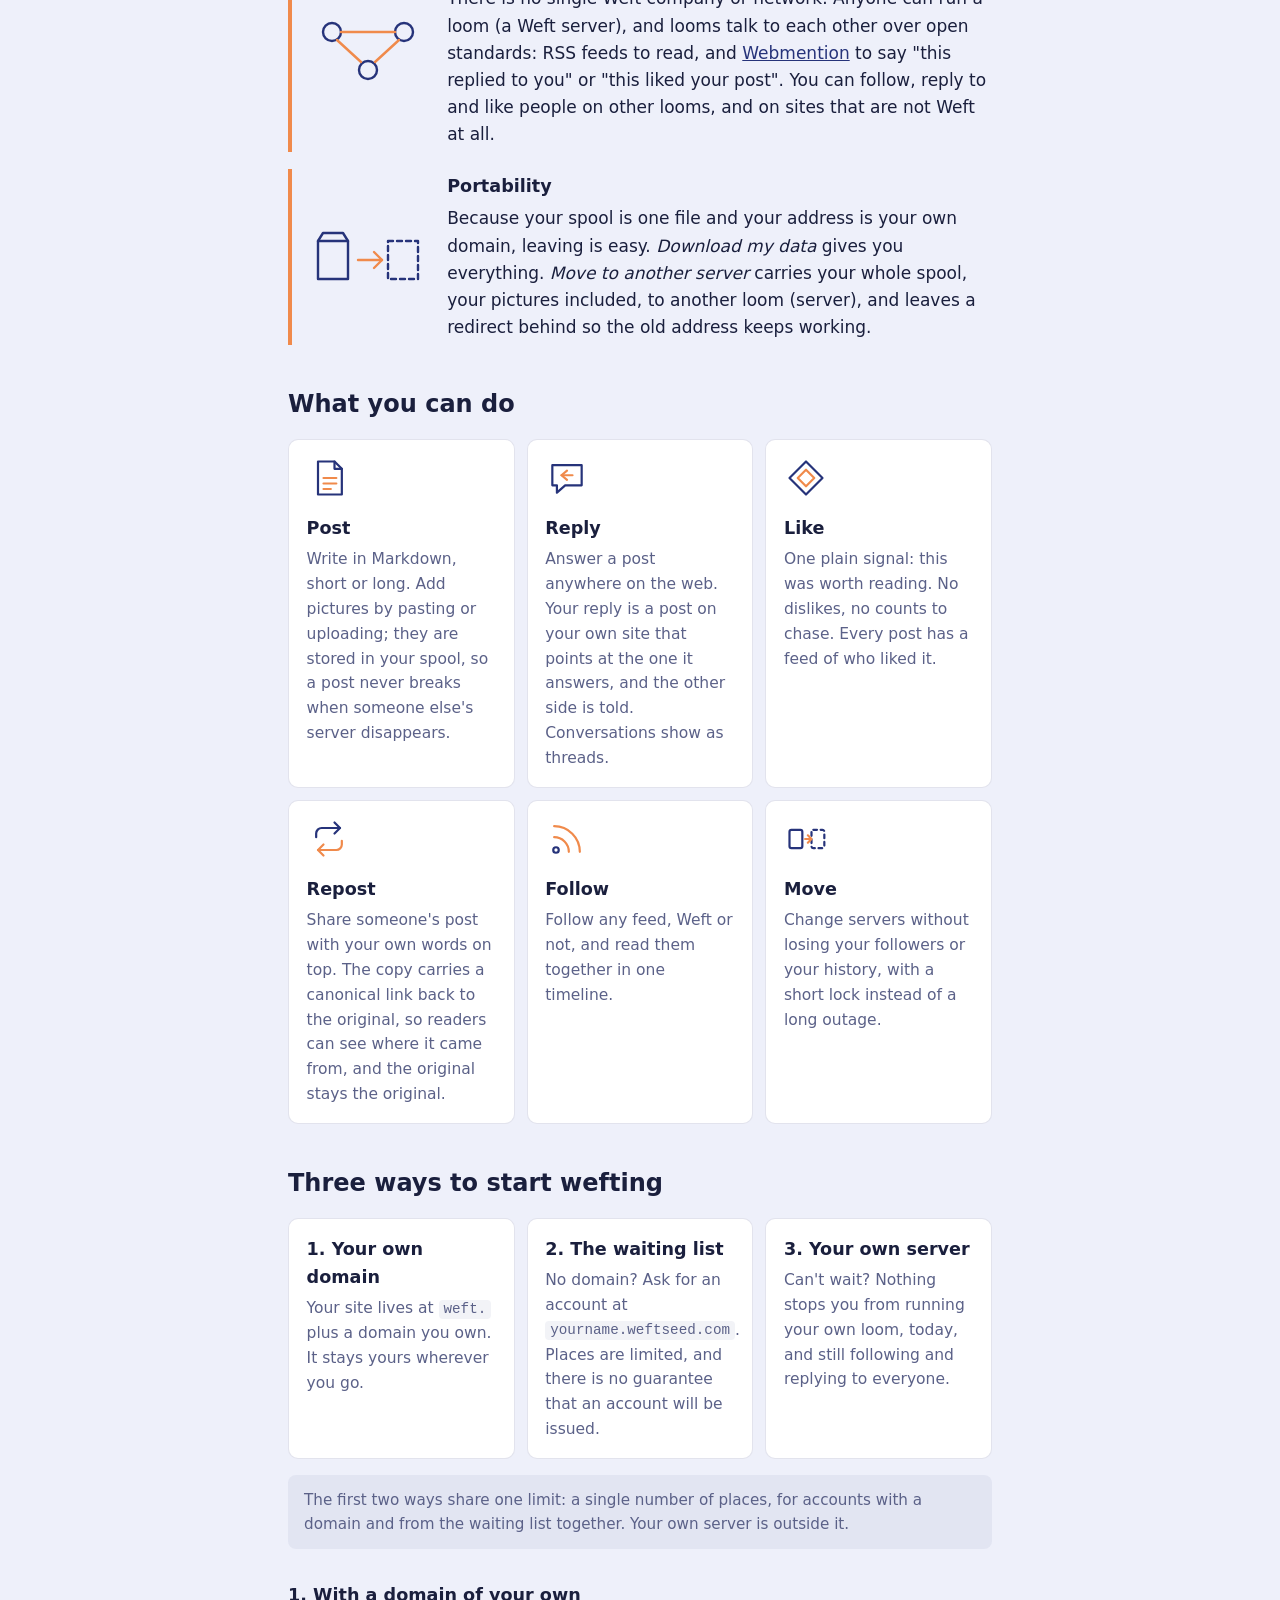
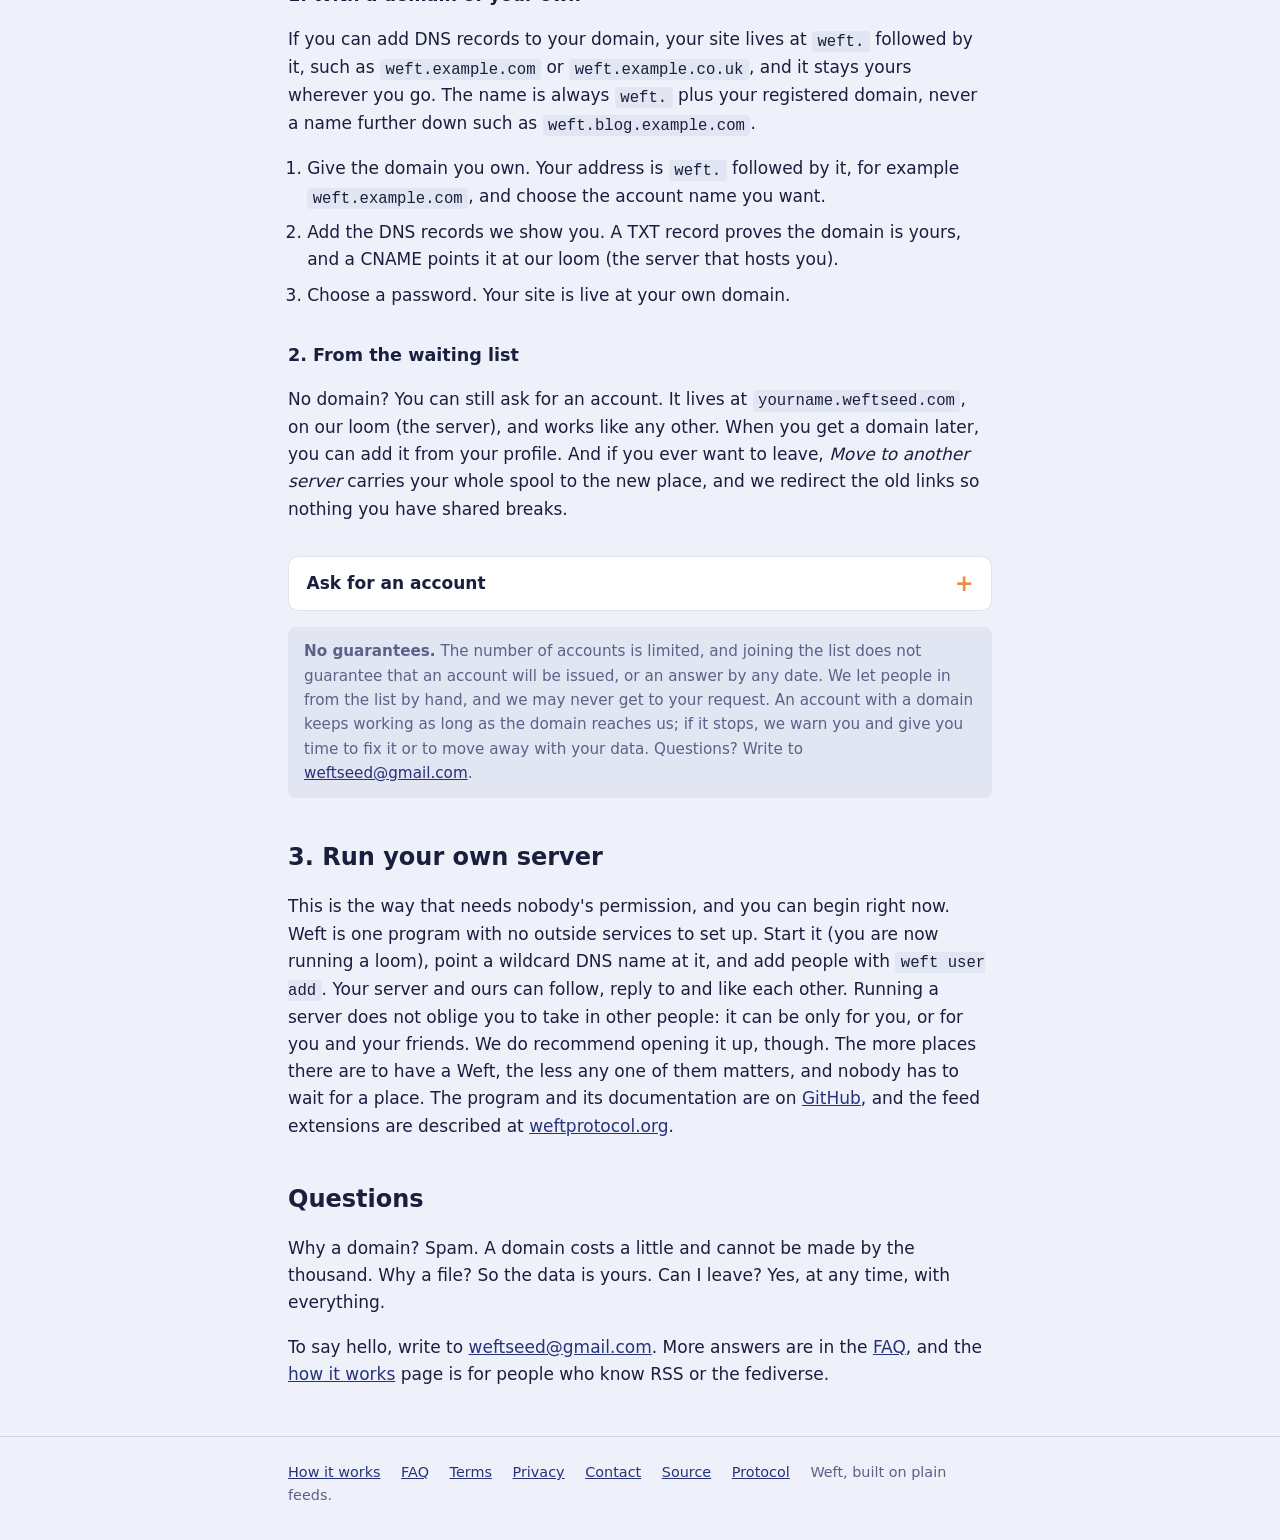
==== commit b3c31b2d: "weftseed.com: contact address is weftseed@gmail.com, kept scrambled in the page and put together by " ====
--- a/site/index.html
+++ b/site/index.html
@@ -206,7 +206,7 @@
       <button class="btn" type="submit">Join the waiting list</button>
     </form>
     </details>
-    <p class="note"><strong>No guarantees.</strong> The number of accounts is limited, and joining the list does not guarantee that an account will be issued, or an answer by any date. We let people in from the list by hand, and we may never get to your request. An account with a domain keeps working as long as the domain reaches us; if it stops, we warn you and give you time to fix it or to move away with your data. Questions? Write to <span class="mail" data-u="hbroek" data-d="gmail.com">the operator (turn on JavaScript to see the address)</span>.</p>
+    <p class="note"><strong>No guarantees.</strong> The number of accounts is limited, and joining the list does not guarantee that an account will be issued, or an answer by any date. We let people in from the list by hand, and we may never get to your request. An account with a domain keeps working as long as the domain reaches us; if it stops, we warn you and give you time to fix it or to move away with your data. Questions? Write to <span class="mail" data-x="bW9jLmxpYW1nQGRlZXN0ZmV3">the operator (turn on JavaScript to see the address)</span>.</p>
   </section>
 
   <section id="run">
@@ -217,7 +217,7 @@
   <section id="contact">
     <h2>Questions</h2>
     <p>Why a domain? Spam. A domain costs a little and cannot be made by the thousand. Why a file? So the data is yours. Can I leave? Yes, at any time, with everything.</p>
-    <p>To say hello, write to <span class="mail" data-u="hbroek" data-d="gmail.com">the operator (turn on JavaScript to see the address)</span>. More answers are in the <a href="/faq/">FAQ</a>, and the <a href="/how-it-works/">how it works</a> page is for people who know RSS or the fediverse.</p>
+    <p>To say hello, write to <span class="mail" data-x="bW9jLmxpYW1nQGRlZXN0ZmV3">the operator (turn on JavaScript to see the address)</span>. More answers are in the <a href="/faq/">FAQ</a>, and the <a href="/how-it-works/">how it works</a> page is for people who know RSS or the fediverse.</p>
   </section>
 </main>
 
@@ -235,9 +235,9 @@
 </footer>
 <script>
 if (location.hash === '#waitlist') { var d = document.getElementById('waitlist'); if (d) d.open = true; }
-// The operator's address is put together here, so it is not written out in the page for programs that collect them.
+// The operator's address is put together here, so it is not written out in the page, in readable form, for programs that collect addresses.
 document.querySelectorAll('.mail').forEach(function (e) {
-  var a = e.dataset.u + '@' + e.dataset.d;
+  var a = atob(e.dataset.x).split('').reverse().join('');
   var l = document.createElement('a');
   l.href = 'mailto:' + a; l.textContent = a;
   e.replaceChildren(l);
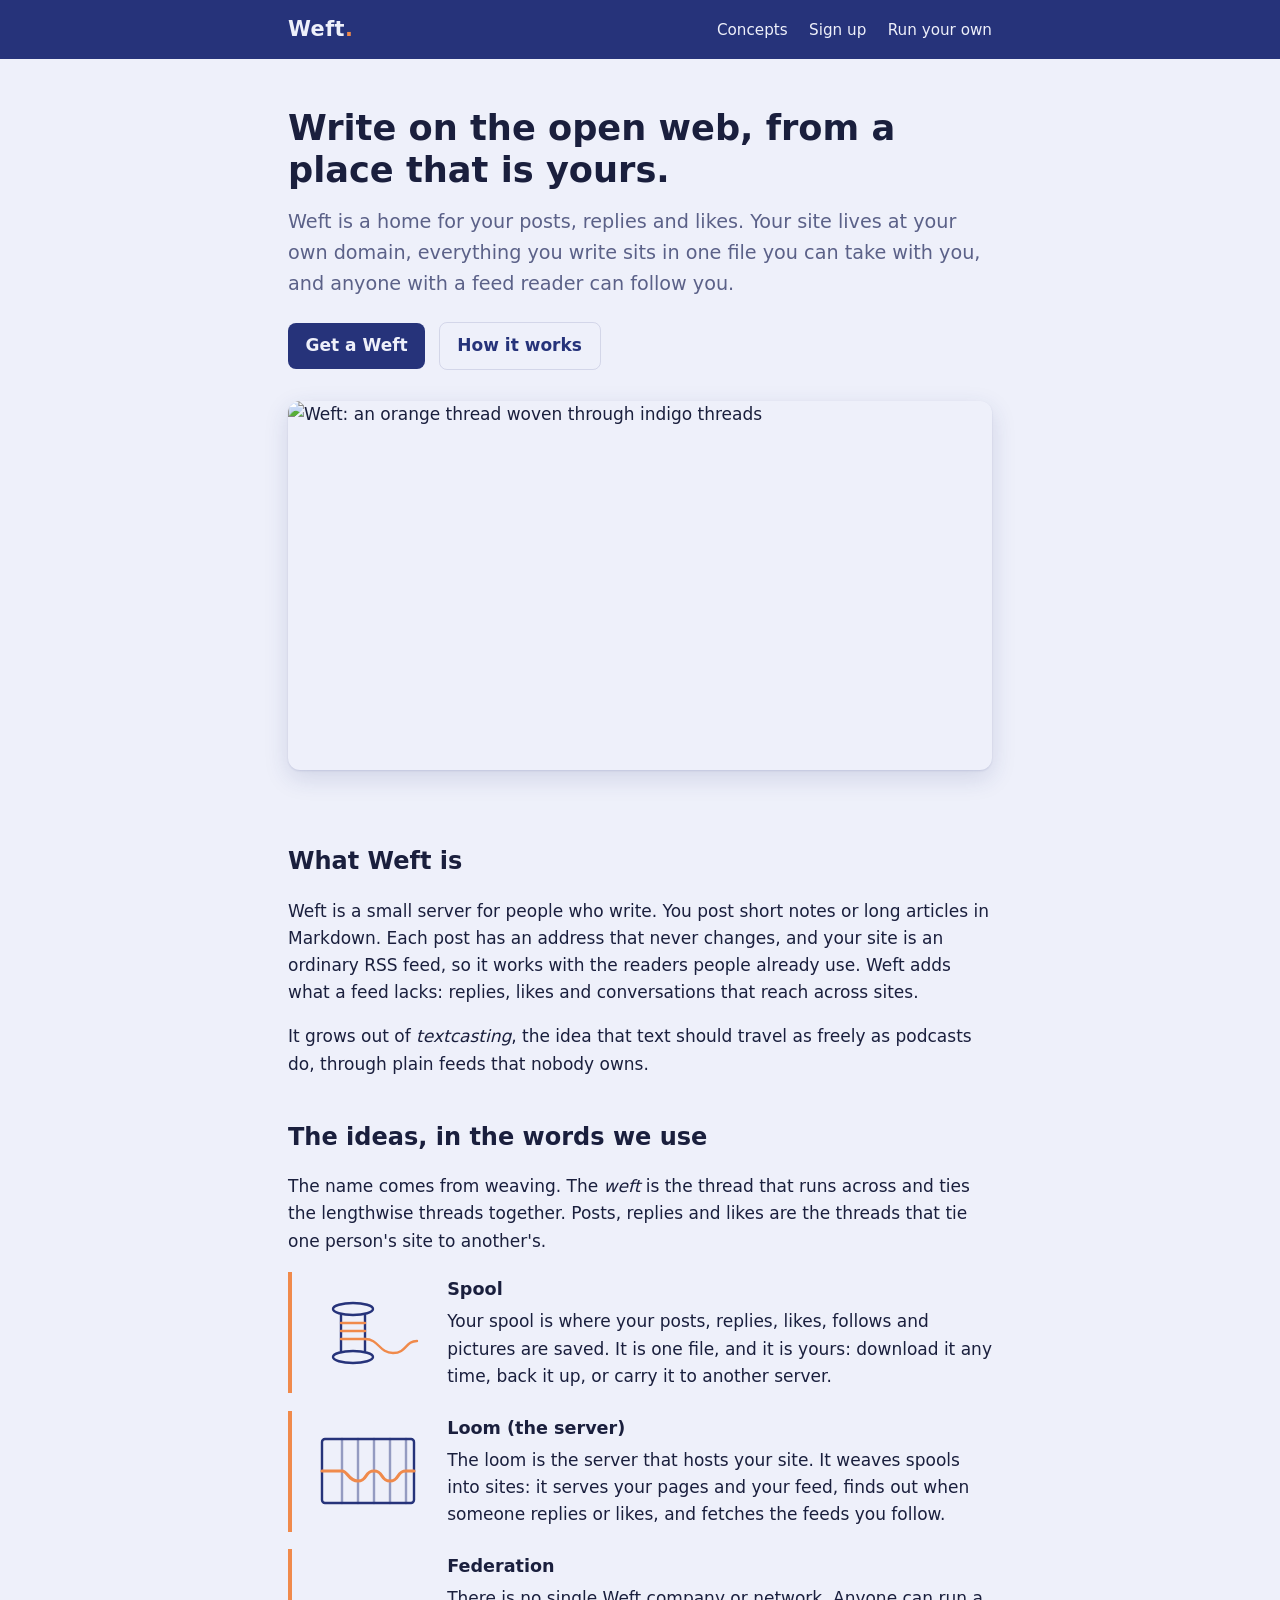
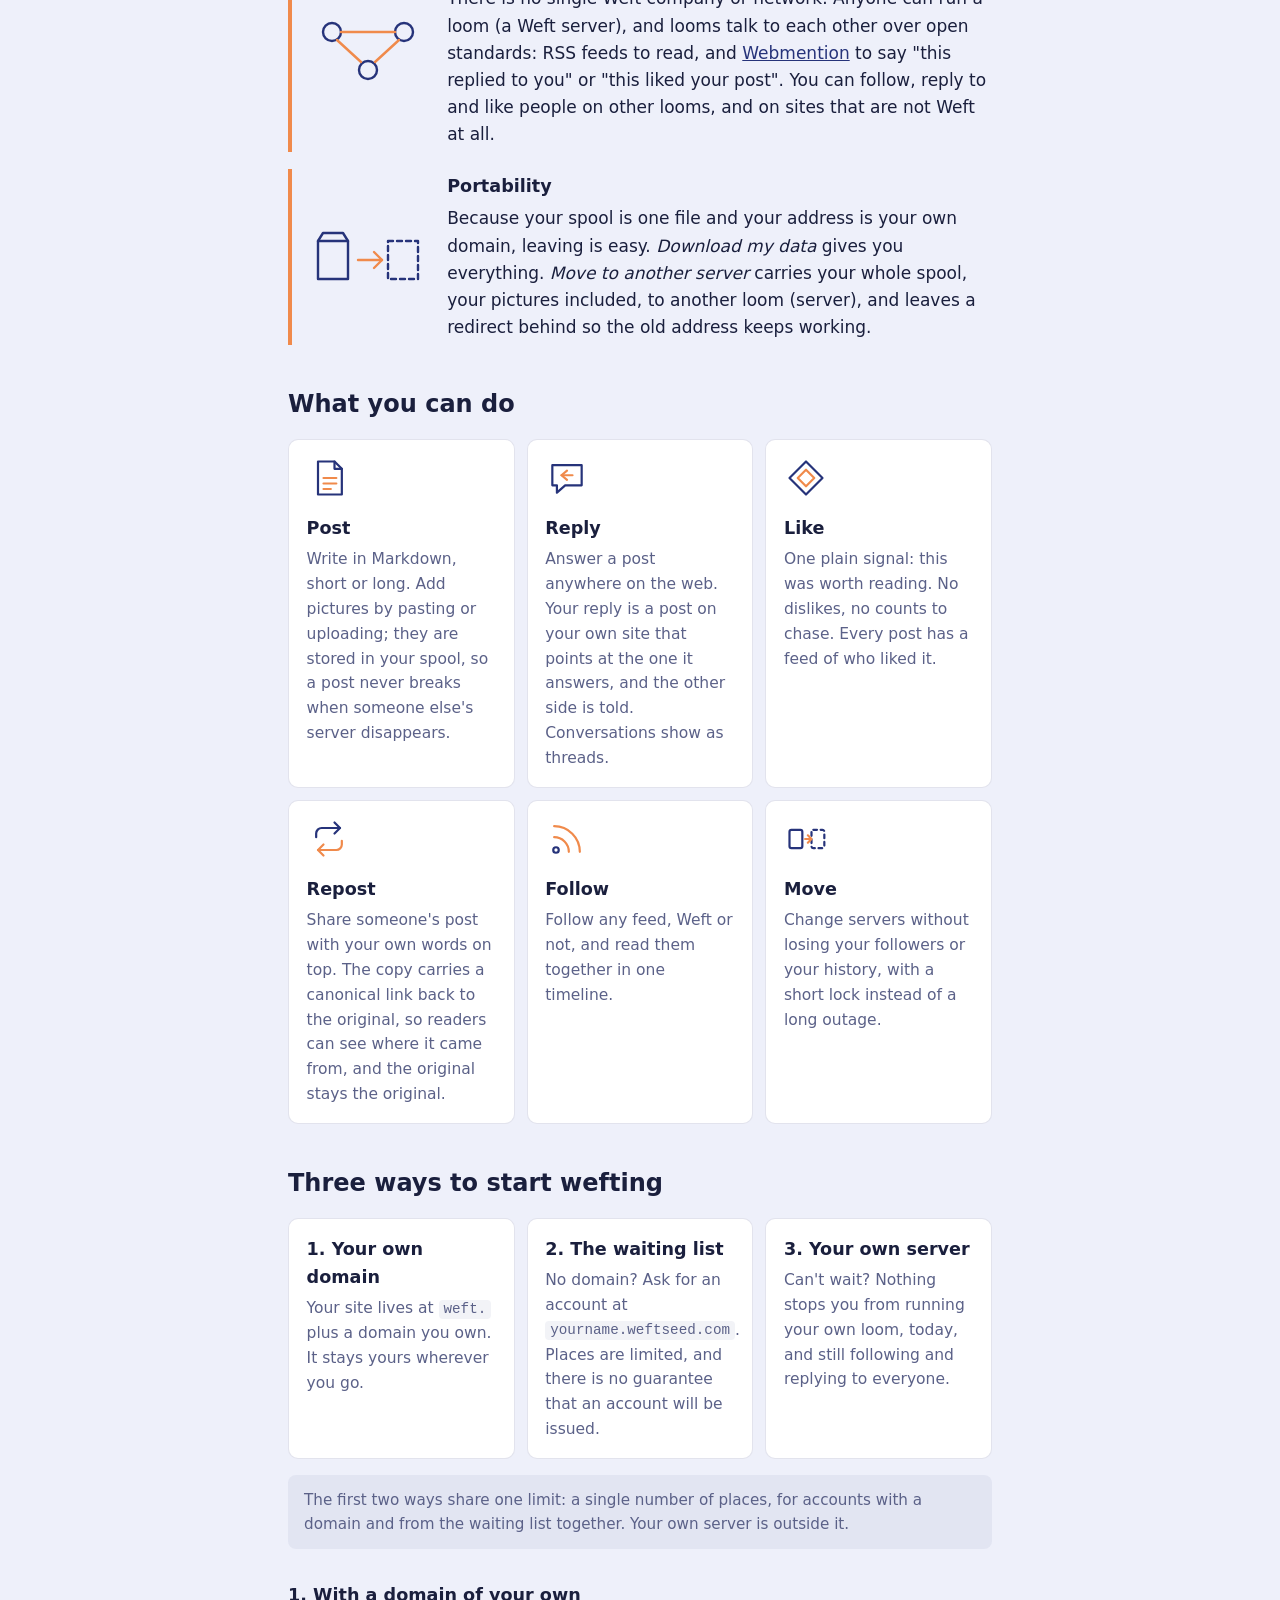
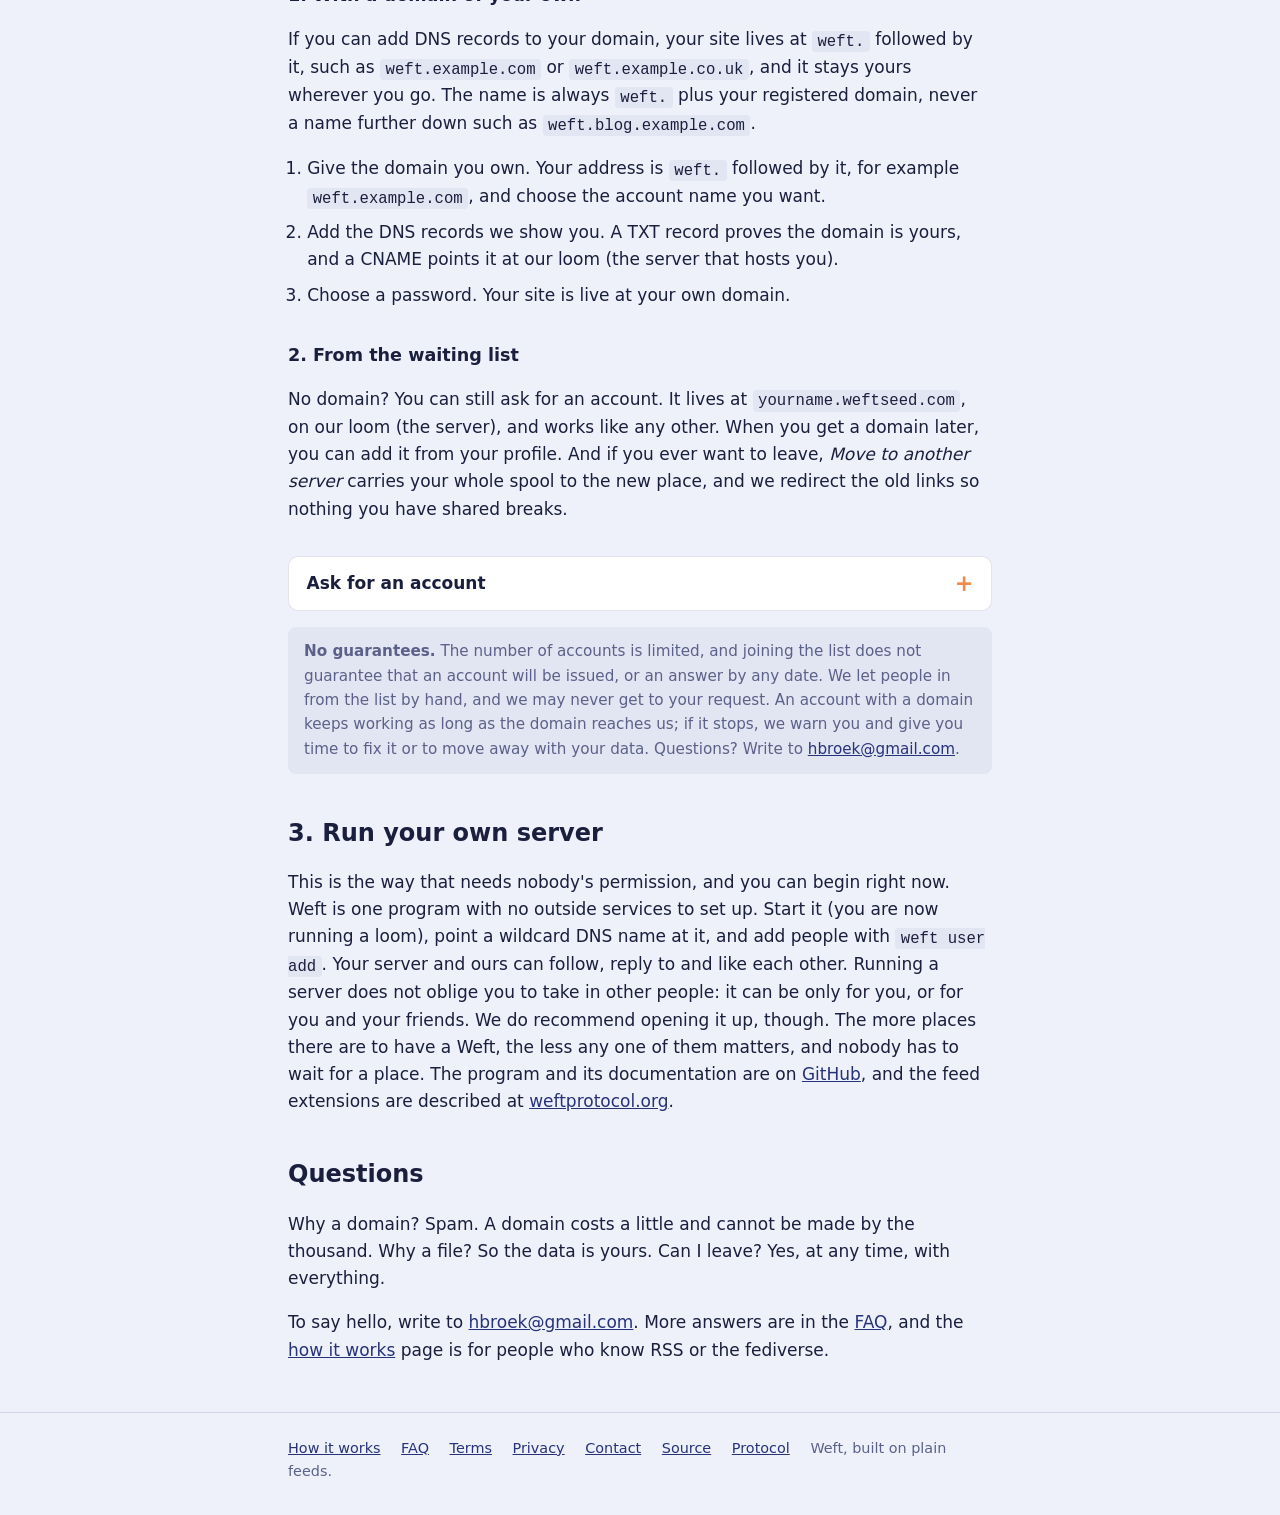
==== commit 474491ea: "Site: contact address for the operator is hbroek@gmail.com for now Co-Authored-By: Claude Sonnet 5.5" ====
--- a/site/index.html
+++ b/site/index.html
@@ -7,6 +7,7 @@
 <meta name="description" content="Weft is a place to write on the open web. Your posts, replies and likes live in one file you own, and your site is your own domain.">
 <link rel="canonical" href="https://www.weftseed.com/">
 <link rel="icon" type="image/svg+xml" href="/favicon.svg">
+<link rel="apple-touch-icon" href="/static/apple-touch-icon.png">
 <meta name="robots" content="index, follow, max-image-preview:large">
 <meta name="theme-color" content="#26337a">
 <meta property="og:type" content="website">
@@ -96,6 +97,7 @@
 footer { margin-top: 3rem; padding: 1.5rem 0 2.5rem; border-top: 1px solid var(--border); color: var(--muted); font-size: .9rem; }
 footer a { margin-right: 1rem; }
 </style>
+<script defer data-domain="www.weftseed.com" src="https://analytics.henryvandenbroek.com/js/webpulse.js"></script>
 </head>
 <body>
 <header>
@@ -206,7 +208,7 @@
       <button class="btn" type="submit">Join the waiting list</button>
     </form>
     </details>
-    <p class="note"><strong>No guarantees.</strong> The number of accounts is limited, and joining the list does not guarantee that an account will be issued, or an answer by any date. We let people in from the list by hand, and we may never get to your request. An account with a domain keeps working as long as the domain reaches us; if it stops, we warn you and give you time to fix it or to move away with your data. Questions? Write to <span class="mail" data-x="bW9jLmxpYW1nQGRlZXN0ZmV3">the operator (turn on JavaScript to see the address)</span>.</p>
+    <p class="note"><strong>No guarantees.</strong> The number of accounts is limited, and joining the list does not guarantee that an account will be issued, or an answer by any date. We let people in from the list by hand, and we may never get to your request. An account with a domain keeps working as long as the domain reaches us; if it stops, we warn you and give you time to fix it or to move away with your data. Questions? Write to <span class="mail" data-x="bW9jLmxpYW1nQGtlb3JiaA==">the operator (turn on JavaScript to see the address)</span>.</p>
   </section>
 
   <section id="run">
@@ -217,7 +219,7 @@
   <section id="contact">
     <h2>Questions</h2>
     <p>Why a domain? Spam. A domain costs a little and cannot be made by the thousand. Why a file? So the data is yours. Can I leave? Yes, at any time, with everything.</p>
-    <p>To say hello, write to <span class="mail" data-x="bW9jLmxpYW1nQGRlZXN0ZmV3">the operator (turn on JavaScript to see the address)</span>. More answers are in the <a href="/faq/">FAQ</a>, and the <a href="/how-it-works/">how it works</a> page is for people who know RSS or the fediverse.</p>
+    <p>To say hello, write to <span class="mail" data-x="bW9jLmxpYW1nQGtlb3JiaA==">the operator (turn on JavaScript to see the address)</span>. More answers are in the <a href="/faq/">FAQ</a>, and the <a href="/how-it-works/">how it works</a> page is for people who know RSS or the fediverse.</p>
   </section>
 </main>
 
